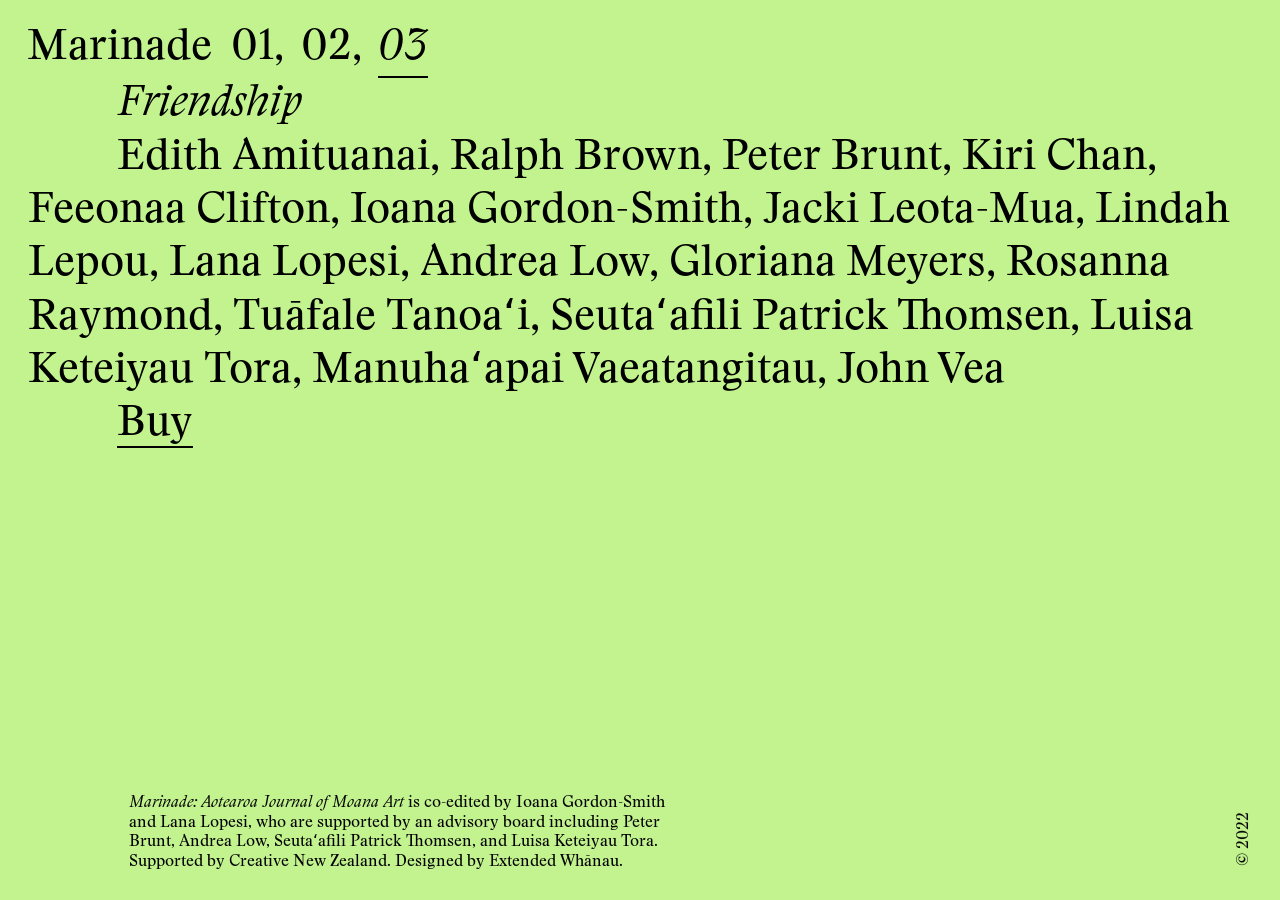
==== index.html @ 4c6a076a "ddd" ====
<!DOCTYPE html><!--  Last Published: Sun Feb 09 2025 20:00:26 GMT+0000 (Coordinated Universal Time)  -->
<html data-wf-page="638e626d608a73c61d096dee" data-wf-site="61e4d044d4f4c6ab8c0f01c9">
<head>
  <meta charset="utf-8">
  <title>Marinade: Aotearoa Journal of Moana Art</title>
  <meta content="Marinade: Aotearoa Journal of Moana Art is co-edited by Ioana Gordon-Smith and Lana Lopesi, who are supported by an advisory board including Peter Brunt, Andrea Low, Seutaʻafili Patrick Thomsen, and Luisa Keteiya Tora. Supported by Creative New Zealand. Designed by Extended Whānau." name="description">
  <meta content="Marinade: Aotearoa Journal of Moana Art" property="og:title">
  <meta content="Marinade: Aotearoa Journal of Moana Art is co-edited by Ioana Gordon-Smith and Lana Lopesi, who are supported by an advisory board including Peter Brunt, Andrea Low, Seutaʻafili Patrick Thomsen, and Luisa Keteiya Tora. Supported by Creative New Zealand. Designed by Extended Whānau." property="og:description">
  <meta content="https://uploads-ssl.webflow.com/61e4d044d4f4c6ab8c0f01c9/620ab4c67d02f252fe70e338_Marinade%20Website-03.png" property="og:image">
  <meta content="Marinade: Aotearoa Journal of Moana Art" property="twitter:title">
  <meta content="Marinade: Aotearoa Journal of Moana Art is co-edited by Ioana Gordon-Smith and Lana Lopesi, who are supported by an advisory board including Peter Brunt, Andrea Low, Seutaʻafili Patrick Thomsen, and Luisa Keteiya Tora. Supported by Creative New Zealand. Designed by Extended Whānau." property="twitter:description">
  <meta content="https://uploads-ssl.webflow.com/61e4d044d4f4c6ab8c0f01c9/620ab4c67d02f252fe70e338_Marinade%20Website-03.png" property="twitter:image">
  <meta property="og:type" content="website">
  <meta content="summary_large_image" name="twitter:card">
  <meta content="width=device-width, initial-scale=1" name="viewport">
  <link href="css/marinade.css" rel="stylesheet" type="text/css">
  <script type="text/javascript">!function(o,c){var n=c.documentElement,t=" w-mod-";n.className+=t+"js",("ontouchstart"in o||o.DocumentTouch&&c instanceof DocumentTouch)&&(n.className+=t+"touch")}(window,document);</script>
  <link href="images/favicon.png" rel="shortcut icon" type="image/x-icon">
  <link href="images/webclip.png" rel="apple-touch-icon">
  <style>
/* FONT LOADING part 1*/
html { opacity: 0; transition: opacity 0s ease-out; }
html.webflow-loaded { opacity: 1; }
/* FONT SMOOTHING */
* {
  -webkit-font-smoothing: antialiased;
  -moz-osx-font-smoothing: grayscale;
}
</style>
</head>
<body data-w-id="61e4d044d4f4c67e340f01cb" style="opacity:0" class="body">
  <div class="issue-div">
    <div class="h1">Marinade</div>
  </div>
  <div data-current="Tab" data-easing="ease" data-duration-in="100" data-duration-out="100" class="tabs w-tabs">
    <div class="tabs-menu h1 w-tab-menu">
      <a href="#" data-w-tab="Writing" id="tab1" class="tab-link w-inline-block w-tab-link">
        <div>01,</div>
      </a>
      <a href="#" data-w-tab="International" id="tab2" class="tab-link-tab-2-2 tab-link w-inline-block w-tab-link">
        <div class="text-block">02,</div>
      </a>
      <a href="#" data-w-tab="Friendship" class="tab-link-tab-3 tab-link w-inline-block w-tab-link w--current">
        <div>03</div>
      </a>
    </div>
    <div class="tabs-content w-tab-content">
      <div data-w-tab="Writing" class="tab-pane w-tab-pane">
        <div class="issue-title-div">
          <div class="h1"><em>Writing</em></div>
        </div>
        <div class="issue-text-div">
          <div class="h1">Daniel Michael Satele, Pandora Fulimalo Pereira, Ioana Gordon-Smith, Lagi-Maama Academy &amp; Consultancy, Lana Lopesi, Leone Samu Tui, Luisa Keteiyau Tora, Natasha Matila-Smith, Ngahuia Harrison, Sean Mallon, Stephanie Oberg, Peter Brunt, Raymond Sagapolutele, Talei Tu‘inukuafe, Teresia Teaiwa</div>
        </div>
        <div class="link-div">
          <a href="https://shop.moanafresh.com/products/marinade-aotearoa-journal-of-moana-art" target="_blank" class="_02 w-inline-block">
            <div class="h1">Buy</div>
          </a>
        </div>
        <!-- Issue 01 cover: MARINADE letters = svg/issue-01/letter-*.svg (edit those files or swap paths). -->
        <div class="issue-cover-div">
          <div class="_1-outer">
            <div class="letter-container top">
              <div class="letter-container-inner m">
                <div class="html-embed w-embed">
                  <img class="issue-01-letter-img" src="svg/issue-01/letter-m.svg" alt="">
                </div>
              </div>
              <div class="letter-container-inner">
                <div class="html-embed w-embed">
                  <img class="issue-01-letter-img" src="svg/issue-01/letter-a.svg" alt="">
                </div>
              </div>
              <div class="letter-container-inner">
                <div class="html-embed w-embed">
                  <img class="issue-01-letter-img" src="svg/issue-01/letter-r.svg" alt="">
                </div>
              </div>
              <div class="letter-container-inner">
                <div class="html-embed w-embed">
                  <img class="issue-01-letter-img" src="svg/issue-01/letter-i.svg" alt="">
                </div>
              </div>
            </div>
            <div class="letter-container bottom">
              <div class="letter-container-inner">
                <div class="html-embed w-embed">
                  <img class="issue-01-letter-img" src="svg/issue-01/letter-n.svg" alt="">
                </div>
              </div>
              <div class="letter-container-inner">
                <div class="html-embed w-embed">
                  <img class="issue-01-letter-img" src="svg/issue-01/letter-a.svg" alt="">
                </div>
              </div>
              <div class="letter-container-inner">
                <div class="html-embed w-embed">
                  <img class="issue-01-letter-img" src="svg/issue-01/letter-d.svg" alt="">
                </div>
              </div>
              <div class="letter-container-inner">
                <div class="html-embed w-embed">
                  <img class="issue-01-letter-img" src="svg/issue-01/letter-e.svg" alt="">
                </div>
              </div>
            </div>
          </div>
        </div>
      </div>
      <div data-w-tab="International" class="w-tab-pane">
        <div class="issue-cover-div-2">
          <div class="flex-wrapper">
            <a href="#" class="stutter-item w-inline-block"><img style="mix-blend-mode:multiply" loading="lazy" alt="" src="images/img_1.svg" class="stutter-image"></a>
          </div>
        </div>
        <div class="issue-title-div">
          <div class="h1"><em>International</em></div>
        </div>
        <div class="issue-text-div">
          <div class="h1">Ahilapalapa Rands, Andrea Low, Christina Pataialii, Cora-Allan, Ioana Gordon-Smith, Janet Lilo, Jim Vivieaere, Kalisolaite ‘Uhila, Lana Lopesi, Leafā Wilson/Olga Krause, Léuli Eshrāghi, Misal Adnan Yildiz, Natasha Matila-Smith, Tuāfale Tanoa‘i</div>
        </div>
        <div class="mobile-bac"><img width="1555" loading="lazy" alt="" src="images/mob.svg" class="image-3"></div>
        <div class="link-div">
          <a href="https://shop.moanafresh.com/collections/books-1/products/book-marinade-aotearoa-journal-of-moana-art-issue-02" target="_blank" class="_02 w-inline-block">
            <div class="h1">Buy</div>
          </a>
        </div>
        <div class="html-embed-2 w-embed"><canvas></canvas></div>
      </div>
      <div data-w-tab="Friendship" class="tab-pane-tab w-tab-pane w--tab-active">
        <div class="issue-title-div">
          <div class="h1"><em class="italic-text">Friendship</em></div>
        </div>
        <div class="div-block-14"></div>
        <div class="code-embed w-embed">
          <div id="comparison">
            <figure>
              <div id="divisor"></div>
            </figure>
          </div>
        </div>
        <div class="issue-text-div">
          <div class="h1">Edith Amituanai, Ralph Brown, Peter Brunt, Kiri Chan, Feeonaa Clifton, Ioana Gordon-Smith, Jacki Leota-Mua, Lindah Lepou, Lana Lopesi, Andrea Low, Gloriana Meyers, Rosanna Raymond, Tuāfale Tanoa‘i, Seuta‘afili Patrick Thomsen, Luisa Keteiyau Tora, Manuha‘apai Vaeatangitau, John Vea</div>
        </div>
        <div class="link-div">
          <h1 class="h1">
            <a href="https://shop.moanafresh.com/products/marinade-aotearoa-journal-of-moana-art-issue-02-copy" class="_02"><em class="_02">Buy</em></a>
          </h1>
        </div>
      </div>
    </div>
  </div>
  <div class="footer">
    <div class="footer-bio">
      <div class="paragraph"><em>Marinade: Aotearoa Journal of Moana Art</em> is co-edited by Ioana Gordon-Smith and Lana Lopesi, who are supported by an advisory board including Peter Brunt, Andrea Low, Seutaʻafili Patrick Thomsen, and Luisa Keteiyau Tora.<br>Supported by Creative New Zealand. Designed by Extended Whānau.<br></div>
    </div>
    <div class="footer-copyright">
      <div class="paragraph">© <span class="copyright-year">2022</span></div>
    </div>
  </div>
  <script src="js/issues-config.js" type="text/javascript"></script>
  <script src="js/marinade-site.js" type="text/javascript"></script>
</body>
</html>
---- css/marinade.css ----
/* ==========================================================================
   Marinade — single stylesheet (order: normalize → webflow → site → overrides)
   ========================================================================== */

/* --- normalize.css --- */
/*! normalize.css v3.0.3 | MIT License | github.com/necolas/normalize.css */
/**
 * 1. Set default font family to sans-serif.
 * 2. Prevent iOS and IE text size adjust after device orientation change,
 *    without disabling user zoom.
 */
html {
  font-family: sans-serif;
  /* 1 */
  -ms-text-size-adjust: 100%;
  /* 2 */
  -webkit-text-size-adjust: 100%;
  /* 2 */
}
/**
 * Remove default margin.
 */
body {
  margin: 0;
}
/* HTML5 display definitions
   ========================================================================== */
/**
 * Correct `block` display not defined for any HTML5 element in IE 8/9.
 * Correct `block` display not defined for `details` or `summary` in IE 10/11
 * and Firefox.
 * Correct `block` display not defined for `main` in IE 11.
 */
article,
aside,
details,
figcaption,
figure,
footer,
header,
hgroup,
main,
menu,
nav,
section,
summary {
  display: block;
}
/**
 * 1. Correct `inline-block` display not defined in IE 8/9.
 * 2. Normalize vertical alignment of `progress` in Chrome, Firefox, and Opera.
 */
audio,
canvas,
progress,
video {
  display: inline-block;
  /* 1 */
  vertical-align: baseline;
  /* 2 */
}
/**
 * Prevent modern browsers from displaying `audio` without controls.
 * Remove excess height in iOS 5 devices.
 */
audio:not([controls]) {
  display: none;
  height: 0;
}
/**
 * Address `[hidden]` styling not present in IE 8/9/10.
 * Hide the `template` element in IE 8/9/10/11, Safari, and Firefox < 22.
 */
[hidden],
template {
  display: none;
}
/* Links
   ========================================================================== */
/**
 * Remove the gray background color from active links in IE 10.
 */
a {
  background-color: transparent;
}
/**
 * Improve readability of focused elements when they are also in an
 * active/hover state.
 */
a:active,
a:hover {
  outline: 0;
}
/* Text-level semantics
   ========================================================================== */
/**
 * Address styling not present in IE 8/9/10/11, Safari, and Chrome.
 */
abbr[title] {
  border-bottom: 1px dotted;
}
/**
 * Address style set to `bolder` in Firefox 4+, Safari, and Chrome.
 */
b,
strong {
  font-weight: bold;
}
/**
 * Address styling not present in Safari and Chrome.
 */
dfn {
  font-style: italic;
}
/**
 * Address variable `h1` font-size and margin within `section` and `article`
 * contexts in Firefox 4+, Safari, and Chrome.
 */
h1 {
  font-size: 2em;
  margin: 0.67em 0;
}
/**
 * Address styling not present in IE 8/9.
 */
mark {
  background: #ff0;
  color: #000;
}
/**
 * Address inconsistent and variable font size in all browsers.
 */
small {
  font-size: 80%;
}
/**
 * Prevent `sub` and `sup` affecting `line-height` in all browsers.
 */
sub,
sup {
  font-size: 75%;
  line-height: 0;
  position: relative;
  vertical-align: baseline;
}
sup {
  top: -0.5em;
}
sub {
  bottom: -0.25em;
}
/* Embedded content
   ========================================================================== */
/**
 * Remove border when inside `a` element in IE 8/9/10.
 */
img {
  border: 0;
}
/**
 * Correct overflow not hidden in IE 9/10/11.
 */
svg:not(:root) {
  overflow: hidden;
}
/* Grouping content
   ========================================================================== */
/**
 * Address margin not present in IE 8/9 and Safari.
 */
figure {
  margin: 1em 40px;
}
/**
 * Address differences between Firefox and other browsers.
 */
hr {
  box-sizing: content-box;
  height: 0;
}
/**
 * Contain overflow in all browsers.
 */
pre {
  overflow: auto;
}
/**
 * Address odd `em`-unit font size rendering in all browsers.
 */
code,
kbd,
pre,
samp {
  font-family: monospace, monospace;
  font-size: 1em;
}
/* Forms
   ========================================================================== */
/**
 * Known limitation: by default, Chrome and Safari on OS X allow very limited
 * styling of `select`, unless a `border` property is set.
 */
/**
 * 1. Correct color not being inherited.
 *    Known issue: affects color of disabled elements.
 * 2. Correct font properties not being inherited.
 * 3. Address margins set differently in Firefox 4+, Safari, and Chrome.
 */
button,
input,
optgroup,
select,
textarea {
  color: inherit;
  /* 1 */
  font: inherit;
  /* 2 */
  margin: 0;
  /* 3 */
}
/**
 * Address `overflow` set to `hidden` in IE 8/9/10/11.
 */
button {
  overflow: visible;
}
/**
 * Address inconsistent `text-transform` inheritance for `button` and `select`.
 * All other form control elements do not inherit `text-transform` values.
 * Correct `button` style inheritance in Firefox, IE 8/9/10/11, and Opera.
 * Correct `select` style inheritance in Firefox.
 */
button,
select {
  text-transform: none;
}
/**
 * 1. Avoid the WebKit bug in Android 4.0.* where (2) destroys native `audio`
 *    and `video` controls.
 * 2. Correct inability to style clickable `input` types in iOS.
 * 3. Improve usability and consistency of cursor style between image-type
 *    `input` and others.
 * 4. CUSTOM FOR WEBFLOW: Removed the input[type="submit"] selector to reduce
 *    specificity and defer to the .w-button selector
 */
button,
html input[type="button"],
input[type="reset"] {
  -webkit-appearance: button;
  /* 2 */
  cursor: pointer;
  /* 3 */
}
/**
 * Re-set default cursor for disabled elements.
 */
button[disabled],
html input[disabled] {
  cursor: default;
}
/**
 * Remove inner padding and border in Firefox 4+.
 */
button::-moz-focus-inner,
input::-moz-focus-inner {
  border: 0;
  padding: 0;
}
/**
 * Address Firefox 4+ setting `line-height` on `input` using `!important` in
 * the UA stylesheet.
 */
input {
  line-height: normal;
}
/**
 * It's recommended that you don't attempt to style these elements.
 * Firefox's implementation doesn't respect box-sizing, padding, or width.
 *
 * 1. Address box sizing set to `content-box` in IE 8/9/10.
 * 2. Remove excess padding in IE 8/9/10.
 */
input[type='checkbox'],
input[type='radio'] {
  box-sizing: border-box;
  /* 1 */
  padding: 0;
  /* 2 */
}
/**
 * Fix the cursor style for Chrome's increment/decrement buttons. For certain
 * `font-size` values of the `input`, it causes the cursor style of the
 * decrement button to change from `default` to `text`.
 */
input[type='number']::-webkit-inner-spin-button,
input[type='number']::-webkit-outer-spin-button {
  height: auto;
}
/**
 * 1. CUSTOM FOR WEBFLOW: changed from `textfield` to `none` to normalize iOS rounded input
 * 2. CUSTOM FOR WEBFLOW: box-sizing: content-box rule removed
 *    (similar to normalize.css >=4.0.0)
 */
input[type='search'] {
  -webkit-appearance: none;
  /* 1 */
}
/**
 * Remove inner padding and search cancel button in Safari and Chrome on OS X.
 * Safari (but not Chrome) clips the cancel button when the search input has
 * padding (and `textfield` appearance).
 */
input[type='search']::-webkit-search-cancel-button,
input[type='search']::-webkit-search-decoration {
  -webkit-appearance: none;
}
/**
 * Define consistent border, margin, and padding.
 */
fieldset {
  border: 1px solid #c0c0c0;
  margin: 0 2px;
  padding: 0.35em 0.625em 0.75em;
}
/**
 * 1. Correct `color` not being inherited in IE 8/9/10/11.
 * 2. Remove padding so people aren't caught out if they zero out fieldsets.
 */
legend {
  border: 0;
  /* 1 */
  padding: 0;
  /* 2 */
}
/**
 * Remove default vertical scrollbar in IE 8/9/10/11.
 */
textarea {
  overflow: auto;
}
/**
 * Don't inherit the `font-weight` (applied by a rule above).
 * NOTE: the default cannot safely be changed in Chrome and Safari on OS X.
 */
optgroup {
  font-weight: bold;
}
/* Tables
   ========================================================================== */
/**
 * Remove most spacing between table cells.
 */
table {
  border-collapse: collapse;
  border-spacing: 0;
}
td,
th {
  padding: 0;
}


/* --- webflow.css --- */
@font-face {
  font-family: 'webflow-icons';
  src: url("[data-uri]") format('truetype');
  font-weight: normal;
  font-style: normal;
}
[class^="w-icon-"],
[class*=" w-icon-"] {
  /* use !important to prevent issues with browser extensions that change fonts */
  font-family: 'webflow-icons' !important;
  speak: none;
  font-style: normal;
  font-weight: normal;
  font-variant: normal;
  text-transform: none;
  line-height: 1;
  /* Better Font Rendering =========== */
  -webkit-font-smoothing: antialiased;
  -moz-osx-font-smoothing: grayscale;
}
.w-icon-slider-right:before {
  content: "\e600";
}
.w-icon-slider-left:before {
  content: "\e601";
}
.w-icon-nav-menu:before {
  content: "\e602";
}
.w-icon-arrow-down:before,
.w-icon-dropdown-toggle:before {
  content: "\e603";
}
.w-icon-file-upload-remove:before {
  content: "\e900";
}
.w-icon-file-upload-icon:before {
  content: "\e903";
}
* {
  -webkit-box-sizing: border-box;
  -moz-box-sizing: border-box;
  box-sizing: border-box;
}
html {
  height: 100%;
}
body {
  margin: 0;
  min-height: 100%;
  background-color: #fff;
  font-family: Arial, sans-serif;
  font-size: 14px;
  line-height: 20px;
  color: #333;
}
img {
  max-width: 100%;
  vertical-align: middle;
  display: inline-block;
}
html.w-mod-touch * {
  background-attachment: scroll !important;
}
.w-block {
  display: block;
}
.w-inline-block {
  max-width: 100%;
  display: inline-block;
}
.w-clearfix:before,
.w-clearfix:after {
  content: " ";
  display: table;
  grid-column-start: 1;
  grid-row-start: 1;
  grid-column-end: 2;
  grid-row-end: 2;
}
.w-clearfix:after {
  clear: both;
}
.w-hidden {
  display: none;
}
.w-button {
  display: inline-block;
  padding: 9px 15px;
  background-color: #3898EC;
  color: white;
  border: 0;
  line-height: inherit;
  text-decoration: none;
  cursor: pointer;
  border-radius: 0;
}
input.w-button {
  -webkit-appearance: button;
}
html[data-w-dynpage] [data-w-cloak] {
  color: transparent !important;
}
.w-code-block {
  margin: unset;
}
pre.w-code-block code {
  all: inherit;
}
.w-optimization {
  display: contents;
}
.w-webflow-badge,
.w-webflow-badge > img {
  box-sizing: unset;
  width: unset;
  height: unset;
  max-height: unset;
  max-width: unset;
  min-height: unset;
  min-width: unset;
  margin: unset;
  padding: unset;
  float: unset;
  clear: unset;
  border: unset;
  border-radius: unset;
  background: unset;
  background-image: unset;
  background-position: unset;
  background-size: unset;
  background-repeat: unset;
  background-origin: unset;
  background-clip: unset;
  background-attachment: unset;
  background-color: unset;
  box-shadow: unset;
  transform: unset;
  transition: unset;
  direction: unset;
  font-family: unset;
  font-weight: unset;
  color: unset;
  font-size: unset;
  line-height: unset;
  font-style: unset;
  font-variant: unset;
  text-align: unset;
  letter-spacing: unset;
  text-decoration: unset;
  text-indent: unset;
  text-transform: unset;
  list-style-type: unset;
  text-shadow: unset;
  vertical-align: unset;
  cursor: unset;
  white-space: unset;
  word-break: unset;
  word-spacing: unset;
  word-wrap: unset;
}
.w-webflow-badge {
  position: fixed !important;
  display: inline-block !important;
  visibility: visible !important;
  opacity: 1 !important;
  z-index: 2147483647 !important;
  top: auto !important;
  right: 12px !important;
  bottom: 12px !important;
  left: auto !important;
  color: #aaadb0 !important;
  background-color: #fff !important;
  border-radius: 3px !important;
  padding: 6px !important;
  font-size: 12px !important;
  line-height: 14px !important;
  text-decoration: none !important;
  transform: none !important;
  margin: 0 !important;
  width: auto !important;
  height: auto !important;
  overflow: unset !important;
  white-space: nowrap;
  box-shadow: 0 0 0 1px rgba(0, 0, 0, 0.1), 0px 1px 3px rgba(0, 0, 0, 0.1);
  cursor: pointer;
}
.w-webflow-badge > img {
  position: unset;
  display: inline-block !important;
  visibility: unset !important;
  opacity: 1 !important;
  vertical-align: middle !important;
}
h1,
h2,
h3,
h4,
h5,
h6 {
  font-weight: bold;
  margin-bottom: 10px;
}
h1 {
  font-size: 38px;
  line-height: 44px;
  margin-top: 20px;
}
h2 {
  font-size: 32px;
  line-height: 36px;
  margin-top: 20px;
}
h3 {
  font-size: 24px;
  line-height: 30px;
  margin-top: 20px;
}
h4 {
  font-size: 18px;
  line-height: 24px;
  margin-top: 10px;
}
h5 {
  font-size: 14px;
  line-height: 20px;
  margin-top: 10px;
}
h6 {
  font-size: 12px;
  line-height: 18px;
  margin-top: 10px;
}
p {
  margin-top: 0;
  margin-bottom: 10px;
}
blockquote {
  margin: 0 0 10px 0;
  padding: 10px 20px;
  border-left: 5px solid #E2E2E2;
  font-size: 18px;
  line-height: 22px;
}
figure {
  margin: 0;
  margin-bottom: 10px;
}
figcaption {
  margin-top: 5px;
  text-align: center;
}
ul,
ol {
  margin-top: 0px;
  margin-bottom: 10px;
  padding-left: 40px;
}
.w-list-unstyled {
  padding-left: 0;
  list-style: none;
}
.w-embed:before,
.w-embed:after {
  content: " ";
  display: table;
  grid-column-start: 1;
  grid-row-start: 1;
  grid-column-end: 2;
  grid-row-end: 2;
}
.w-embed:after {
  clear: both;
}
.w-video {
  width: 100%;
  position: relative;
  padding: 0;
}
.w-video iframe,
.w-video object,
.w-video embed {
  position: absolute;
  top: 0;
  left: 0;
  width: 100%;
  height: 100%;
  border: none;
}
fieldset {
  padding: 0;
  margin: 0;
  border: 0;
}
button,
[type='button'],
[type='reset'] {
  border: 0;
  cursor: pointer;
  -webkit-appearance: button;
}
.w-form {
  margin: 0 0 15px;
}
.w-form-done {
  display: none;
  padding: 20px;
  text-align: center;
  background-color: #dddddd;
}
.w-form-fail {
  display: none;
  margin-top: 10px;
  padding: 10px;
  background-color: #ffdede;
}
label {
  display: block;
  margin-bottom: 5px;
  font-weight: bold;
}
.w-input,
.w-select {
  display: block;
  width: 100%;
  height: 38px;
  padding: 8px 12px;
  margin-bottom: 10px;
  font-size: 14px;
  line-height: 1.42857143;
  color: #333333;
  vertical-align: middle;
  background-color: #ffffff;
  border: 1px solid #cccccc;
}
.w-input::placeholder,
.w-select::placeholder {
  color: #999;
}
.w-input:focus,
.w-select:focus {
  border-color: #3898EC;
  outline: 0;
}
.w-input[disabled],
.w-select[disabled],
.w-input[readonly],
.w-select[readonly],
fieldset[disabled] .w-input,
fieldset[disabled] .w-select {
  cursor: not-allowed;
}
.w-input[disabled]:not(.w-input-disabled),
.w-select[disabled]:not(.w-input-disabled),
.w-input[readonly],
.w-select[readonly],
fieldset[disabled]:not(.w-input-disabled) .w-input,
fieldset[disabled]:not(.w-input-disabled) .w-select {
  background-color: #eeeeee;
}
textarea.w-input,
textarea.w-select {
  height: auto;
}
.w-select {
  background-color: #f3f3f3;
}
.w-select[multiple] {
  height: auto;
}
.w-form-label {
  display: inline-block;
  cursor: pointer;
  font-weight: normal;
  margin-bottom: 0px;
}
.w-radio {
  display: block;
  margin-bottom: 5px;
  padding-left: 20px;
}
.w-radio:before,
.w-radio:after {
  content: " ";
  display: table;
  grid-column-start: 1;
  grid-row-start: 1;
  grid-column-end: 2;
  grid-row-end: 2;
}
.w-radio:after {
  clear: both;
}
.w-radio-input {
  margin: 4px 0 0;
  line-height: normal;
  float: left;
  margin-left: -20px;
}
.w-radio-input {
  margin-top: 3px;
}
.w-file-upload {
  display: block;
  margin-bottom: 10px;
}
.w-file-upload-input {
  width: 0.1px;
  height: 0.1px;
  opacity: 0;
  overflow: hidden;
  position: absolute;
  z-index: -100;
}
.w-file-upload-default,
.w-file-upload-uploading,
.w-file-upload-success {
  display: inline-block;
  color: #333333;
}
.w-file-upload-error {
  display: block;
  margin-top: 10px;
}
.w-file-upload-default.w-hidden,
.w-file-upload-uploading.w-hidden,
.w-file-upload-error.w-hidden,
.w-file-upload-success.w-hidden {
  display: none;
}
.w-file-upload-uploading-btn {
  display: flex;
  font-size: 14px;
  font-weight: normal;
  cursor: pointer;
  margin: 0;
  padding: 8px 12px;
  border: 1px solid #cccccc;
  background-color: #fafafa;
}
.w-file-upload-file {
  display: flex;
  flex-grow: 1;
  justify-content: space-between;
  margin: 0;
  padding: 8px 9px 8px 11px;
  border: 1px solid #cccccc;
  background-color: #fafafa;
}
.w-file-upload-file-name {
  font-size: 14px;
  font-weight: normal;
  display: block;
}
.w-file-remove-link {
  margin-top: 3px;
  margin-left: 10px;
  width: auto;
  height: auto;
  padding: 3px;
  display: block;
  cursor: pointer;
}
.w-icon-file-upload-remove {
  margin: auto;
  font-size: 10px;
}
.w-file-upload-error-msg {
  display: inline-block;
  color: #ea384c;
  padding: 2px 0;
}
.w-file-upload-info {
  display: inline-block;
  line-height: 38px;
  padding: 0 12px;
}
.w-file-upload-label {
  display: inline-block;
  font-size: 14px;
  font-weight: normal;
  cursor: pointer;
  margin: 0;
  padding: 8px 12px;
  border: 1px solid #cccccc;
  background-color: #fafafa;
}
.w-icon-file-upload-icon,
.w-icon-file-upload-uploading {
  display: inline-block;
  margin-right: 8px;
  width: 20px;
}
.w-icon-file-upload-uploading {
  height: 20px;
}
.w-container {
  margin-left: auto;
  margin-right: auto;
  max-width: 940px;
}
.w-container:before,
.w-container:after {
  content: " ";
  display: table;
  grid-column-start: 1;
  grid-row-start: 1;
  grid-column-end: 2;
  grid-row-end: 2;
}
.w-container:after {
  clear: both;
}
.w-container .w-row {
  margin-left: -10px;
  margin-right: -10px;
}
.w-row:before,
.w-row:after {
  content: " ";
  display: table;
  grid-column-start: 1;
  grid-row-start: 1;
  grid-column-end: 2;
  grid-row-end: 2;
}
.w-row:after {
  clear: both;
}
.w-row .w-row {
  margin-left: 0;
  margin-right: 0;
}
.w-col {
  position: relative;
  float: left;
  width: 100%;
  min-height: 1px;
  padding-left: 10px;
  padding-right: 10px;
}
.w-col .w-col {
  padding-left: 0;
  padding-right: 0;
}
.w-col-1 {
  width: 8.33333333%;
}
.w-col-2 {
  width: 16.66666667%;
}
.w-col-3 {
  width: 25%;
}
.w-col-4 {
  width: 33.33333333%;
}
.w-col-5 {
  width: 41.66666667%;
}
.w-col-6 {
  width: 50%;
}
.w-col-7 {
  width: 58.33333333%;
}
.w-col-8 {
  width: 66.66666667%;
}
.w-col-9 {
  width: 75%;
}
.w-col-10 {
  width: 83.33333333%;
}
.w-col-11 {
  width: 91.66666667%;
}
.w-col-12 {
  width: 100%;
}
.w-hidden-main {
  display: none !important;
}
@media screen and (max-width: 991px) {
  .w-container {
    max-width: 728px;
  }
  .w-hidden-main {
    display: inherit !important;
  }
  .w-hidden-medium {
    display: none !important;
  }
  .w-col-medium-1 {
    width: 8.33333333%;
  }
  .w-col-medium-2 {
    width: 16.66666667%;
  }
  .w-col-medium-3 {
    width: 25%;
  }
  .w-col-medium-4 {
    width: 33.33333333%;
  }
  .w-col-medium-5 {
    width: 41.66666667%;
  }
  .w-col-medium-6 {
    width: 50%;
  }
  .w-col-medium-7 {
    width: 58.33333333%;
  }
  .w-col-medium-8 {
    width: 66.66666667%;
  }
  .w-col-medium-9 {
    width: 75%;
  }
  .w-col-medium-10 {
    width: 83.33333333%;
  }
  .w-col-medium-11 {
    width: 91.66666667%;
  }
  .w-col-medium-12 {
    width: 100%;
  }
  .w-col-stack {
    width: 100%;
    left: auto;
    right: auto;
  }
}
@media screen and (max-width: 767px) {
  .w-hidden-main {
    display: inherit !important;
  }
  .w-hidden-medium {
    display: inherit !important;
  }
  .w-hidden-small {
    display: none !important;
  }
  .w-row,
  .w-container .w-row {
    margin-left: 0;
    margin-right: 0;
  }
  .w-col {
    width: 100%;
    left: auto;
    right: auto;
  }
  .w-col-small-1 {
    width: 8.33333333%;
  }
  .w-col-small-2 {
    width: 16.66666667%;
  }
  .w-col-small-3 {
    width: 25%;
  }
  .w-col-small-4 {
    width: 33.33333333%;
  }
  .w-col-small-5 {
    width: 41.66666667%;
  }
  .w-col-small-6 {
    width: 50%;
  }
  .w-col-small-7 {
    width: 58.33333333%;
  }
  .w-col-small-8 {
    width: 66.66666667%;
  }
  .w-col-small-9 {
    width: 75%;
  }
  .w-col-small-10 {
    width: 83.33333333%;
  }
  .w-col-small-11 {
    width: 91.66666667%;
  }
  .w-col-small-12 {
    width: 100%;
  }
}
@media screen and (max-width: 479px) {
  .w-container {
    max-width: none;
  }
  .w-hidden-main {
    display: inherit !important;
  }
  .w-hidden-medium {
    display: inherit !important;
  }
  .w-hidden-small {
    display: inherit !important;
  }
  .w-hidden-tiny {
    display: none !important;
  }
  .w-col {
    width: 100%;
  }
  .w-col-tiny-1 {
    width: 8.33333333%;
  }
  .w-col-tiny-2 {
    width: 16.66666667%;
  }
  .w-col-tiny-3 {
    width: 25%;
  }
  .w-col-tiny-4 {
    width: 33.33333333%;
  }
  .w-col-tiny-5 {
    width: 41.66666667%;
  }
  .w-col-tiny-6 {
    width: 50%;
  }
  .w-col-tiny-7 {
    width: 58.33333333%;
  }
  .w-col-tiny-8 {
    width: 66.66666667%;
  }
  .w-col-tiny-9 {
    width: 75%;
  }
  .w-col-tiny-10 {
    width: 83.33333333%;
  }
  .w-col-tiny-11 {
    width: 91.66666667%;
  }
  .w-col-tiny-12 {
    width: 100%;
  }
}
.w-widget {
  position: relative;
}
.w-widget-map {
  width: 100%;
  height: 400px;
}
.w-widget-map label {
  width: auto;
  display: inline;
}
.w-widget-map img {
  max-width: inherit;
}
.w-widget-map .gm-style-iw {
  text-align: center;
}
.w-widget-map .gm-style-iw > button {
  display: none !important;
}
.w-widget-twitter {
  overflow: hidden;
}
.w-widget-twitter-count-shim {
  display: inline-block;
  vertical-align: top;
  position: relative;
  width: 28px;
  height: 20px;
  text-align: center;
  background: white;
  border: #758696 solid 1px;
  border-radius: 3px;
}
.w-widget-twitter-count-shim * {
  pointer-events: none;
  user-select: none;
}
.w-widget-twitter-count-shim .w-widget-twitter-count-inner {
  position: relative;
  font-size: 15px;
  line-height: 12px;
  text-align: center;
  color: #999;
  font-family: serif;
}
.w-widget-twitter-count-shim .w-widget-twitter-count-clear {
  position: relative;
  display: block;
}
.w-widget-twitter-count-shim.w--large {
  width: 36px;
  height: 28px;
}
.w-widget-twitter-count-shim.w--large .w-widget-twitter-count-inner {
  font-size: 18px;
  line-height: 18px;
}
.w-widget-twitter-count-shim:not(.w--vertical) {
  margin-left: 5px;
  margin-right: 8px;
}
.w-widget-twitter-count-shim:not(.w--vertical).w--large {
  margin-left: 6px;
}
.w-widget-twitter-count-shim:not(.w--vertical):before,
.w-widget-twitter-count-shim:not(.w--vertical):after {
  top: 50%;
  left: 0;
  border: solid transparent;
  content: ' ';
  height: 0;
  width: 0;
  position: absolute;
  pointer-events: none;
}
.w-widget-twitter-count-shim:not(.w--vertical):before {
  border-color: rgba(117, 134, 150, 0);
  border-right-color: #5d6c7b;
  border-width: 4px;
  margin-left: -9px;
  margin-top: -4px;
}
.w-widget-twitter-count-shim:not(.w--vertical).w--large:before {
  border-width: 5px;
  margin-left: -10px;
  margin-top: -5px;
}
.w-widget-twitter-count-shim:not(.w--vertical):after {
  border-color: rgba(255, 255, 255, 0);
  border-right-color: white;
  border-width: 4px;
  margin-left: -8px;
  margin-top: -4px;
}
.w-widget-twitter-count-shim:not(.w--vertical).w--large:after {
  border-width: 5px;
  margin-left: -9px;
  margin-top: -5px;
}
.w-widget-twitter-count-shim.w--vertical {
  width: 61px;
  height: 33px;
  margin-bottom: 8px;
}
.w-widget-twitter-count-shim.w--vertical:before,
.w-widget-twitter-count-shim.w--vertical:after {
  top: 100%;
  left: 50%;
  border: solid transparent;
  content: ' ';
  height: 0;
  width: 0;
  position: absolute;
  pointer-events: none;
}
.w-widget-twitter-count-shim.w--vertical:before {
  border-color: rgba(117, 134, 150, 0);
  border-top-color: #5d6c7b;
  border-width: 5px;
  margin-left: -5px;
}
.w-widget-twitter-count-shim.w--vertical:after {
  border-color: rgba(255, 255, 255, 0);
  border-top-color: white;
  border-width: 4px;
  margin-left: -4px;
}
.w-widget-twitter-count-shim.w--vertical .w-widget-twitter-count-inner {
  font-size: 18px;
  line-height: 22px;
}
.w-widget-twitter-count-shim.w--vertical.w--large {
  width: 76px;
}
.w-background-video {
  position: relative;
  overflow: hidden;
  height: 500px;
  color: white;
}
.w-background-video > video {
  background-size: cover;
  background-position: 50% 50%;
  position: absolute;
  margin: auto;
  width: 100%;
  height: 100%;
  right: -100%;
  bottom: -100%;
  top: -100%;
  left: -100%;
  object-fit: cover;
  z-index: -100;
}
.w-background-video > video::-webkit-media-controls-start-playback-button {
  display: none !important;
  -webkit-appearance: none;
}
.w-background-video--control {
  position: absolute;
  bottom: 1em;
  right: 1em;
  background-color: transparent;
  padding: 0;
}
.w-background-video--control > [hidden] {
  display: none !important;
}
.w-slider {
  position: relative;
  height: 300px;
  text-align: center;
  background: #dddddd;
  clear: both;
  -webkit-tap-highlight-color: rgba(0, 0, 0, 0);
  tap-highlight-color: rgba(0, 0, 0, 0);
}
.w-slider-mask {
  position: relative;
  display: block;
  overflow: hidden;
  z-index: 1;
  left: 0;
  right: 0;
  height: 100%;
  white-space: nowrap;
}
.w-slide {
  position: relative;
  display: inline-block;
  vertical-align: top;
  width: 100%;
  height: 100%;
  white-space: normal;
  text-align: left;
}
.w-slider-nav {
  position: absolute;
  z-index: 2;
  top: auto;
  right: 0;
  bottom: 0;
  left: 0;
  margin: auto;
  padding-top: 10px;
  height: 40px;
  text-align: center;
  -webkit-tap-highlight-color: rgba(0, 0, 0, 0);
  tap-highlight-color: rgba(0, 0, 0, 0);
}
.w-slider-nav.w-round > div {
  border-radius: 100%;
}
.w-slider-nav.w-num > div {
  width: auto;
  height: auto;
  padding: 0.2em 0.5em;
  font-size: inherit;
  line-height: inherit;
}
.w-slider-nav.w-shadow > div {
  box-shadow: 0 0 3px rgba(51, 51, 51, 0.4);
}
.w-slider-nav-invert {
  color: #fff;
}
.w-slider-nav-invert > div {
  background-color: rgba(34, 34, 34, 0.4);
}
.w-slider-nav-invert > div.w-active {
  background-color: #222;
}
.w-slider-dot {
  position: relative;
  display: inline-block;
  width: 1em;
  height: 1em;
  background-color: rgba(255, 255, 255, 0.4);
  cursor: pointer;
  margin: 0 3px 0.5em;
  transition: background-color 100ms, color 100ms;
}
.w-slider-dot.w-active {
  background-color: #fff;
}
.w-slider-dot:focus {
  outline: none;
  box-shadow: 0px 0px 0px 2px #fff;
}
.w-slider-dot:focus.w-active {
  box-shadow: none;
}
.w-slider-arrow-left,
.w-slider-arrow-right {
  position: absolute;
  width: 80px;
  top: 0;
  right: 0;
  bottom: 0;
  left: 0;
  margin: auto;
  cursor: pointer;
  overflow: hidden;
  color: white;
  font-size: 40px;
  -webkit-tap-highlight-color: rgba(0, 0, 0, 0);
  tap-highlight-color: rgba(0, 0, 0, 0);
  user-select: none;
}
.w-slider-arrow-left [class^='w-icon-'],
.w-slider-arrow-right [class^='w-icon-'],
.w-slider-arrow-left [class*=' w-icon-'],
.w-slider-arrow-right [class*=' w-icon-'] {
  position: absolute;
}
.w-slider-arrow-left:focus,
.w-slider-arrow-right:focus {
  outline: 0;
}
.w-slider-arrow-left {
  z-index: 3;
  right: auto;
}
.w-slider-arrow-right {
  z-index: 4;
  left: auto;
}
.w-icon-slider-left,
.w-icon-slider-right {
  top: 0;
  right: 0;
  bottom: 0;
  left: 0;
  margin: auto;
  width: 1em;
  height: 1em;
}
.w-slider-aria-label {
  border: 0;
  clip: rect(0 0 0 0);
  height: 1px;
  margin: -1px;
  overflow: hidden;
  padding: 0;
  position: absolute;
  width: 1px;
}
.w-slider-force-show {
  display: block !important;
}
.w-dropdown {
  display: inline-block;
  position: relative;
  text-align: left;
  margin-left: auto;
  margin-right: auto;
  z-index: 900;
}
.w-dropdown-btn,
.w-dropdown-toggle,
.w-dropdown-link {
  position: relative;
  vertical-align: top;
  text-decoration: none;
  color: #222222;
  padding: 20px;
  text-align: left;
  margin-left: auto;
  margin-right: auto;
  white-space: nowrap;
}
.w-dropdown-toggle {
  user-select: none;
  display: inline-block;
  cursor: pointer;
  padding-right: 40px;
}
.w-dropdown-toggle:focus {
  outline: 0;
}
.w-icon-dropdown-toggle {
  position: absolute;
  top: 0;
  right: 0;
  bottom: 0;
  margin: auto;
  margin-right: 20px;
  width: 1em;
  height: 1em;
}
.w-dropdown-list {
  position: absolute;
  background: #dddddd;
  display: none;
  min-width: 100%;
}
.w-dropdown-list.w--open {
  display: block;
}
.w-dropdown-link {
  padding: 10px 20px;
  display: block;
  color: #222222;
}
.w-dropdown-link.w--current {
  color: #0082f3;
}
.w-dropdown-link:focus {
  outline: 0;
}
@media screen and (max-width: 767px) {
  .w-nav-brand {
    padding-left: 10px;
  }
}
/**
 * ## Note
 * Safari (on both iOS and OS X) does not handle viewport units (vh, vw) well.
 * For example percentage units do not work on descendants of elements that
 * have any dimensions expressed in viewport units. It also doesn’t handle them at
 * all in `calc()`.
 */
/**
 * Wrapper around all lightbox elements
 *
 * 1. Since the lightbox can receive focus, IE also gives it an outline.
 * 2. Fixes flickering on Chrome when a transition is in progress
 *    underneath the lightbox.
 */
.w-lightbox-backdrop {
  cursor: auto;
  font-style: normal;
  letter-spacing: normal;
  list-style: disc;
  text-indent: 0;
  text-shadow: none;
  text-transform: none;
  visibility: visible;
  white-space: normal;
  word-break: normal;
  word-spacing: normal;
  word-wrap: normal;
  position: fixed;
  top: 0;
  right: 0;
  bottom: 0;
  left: 0;
  color: #fff;
  font-family: "Helvetica Neue", Helvetica, Ubuntu, "Segoe UI", Verdana, sans-serif;
  font-size: 17px;
  line-height: 1.2;
  font-weight: 300;
  text-align: center;
  background: rgba(0, 0, 0, 0.9);
  z-index: 2000;
  outline: 0;
  /* 1 */
  opacity: 0;
  -webkit-user-select: none;
  -moz-user-select: none;
  -webkit-tap-highlight-color: transparent;
  -webkit-transform: translate(0, 0);
  /* 2 */
}
/**
 * Neat trick to bind the rubberband effect to our canvas instead of the whole
 * document on iOS. It also prevents a bug that causes the document underneath to scroll.
 */
.w-lightbox-backdrop,
.w-lightbox-container {
  height: 100%;
  overflow: auto;
  -webkit-overflow-scrolling: touch;
}
.w-lightbox-content {
  position: relative;
  height: 100vh;
  overflow: hidden;
}
.w-lightbox-view {
  position: absolute;
  width: 100vw;
  height: 100vh;
  opacity: 0;
}
.w-lightbox-view:before {
  content: "";
  height: 100vh;
}
/* .w-lightbox-content */
.w-lightbox-group,
.w-lightbox-group .w-lightbox-view,
.w-lightbox-group .w-lightbox-view:before {
  height: 86vh;
}
.w-lightbox-frame,
.w-lightbox-view:before {
  display: inline-block;
  vertical-align: middle;
}
/*
 * 1. Remove default margin set by user-agent on the <figure> element.
 */
.w-lightbox-figure {
  position: relative;
  margin: 0;
  /* 1 */
}
.w-lightbox-group .w-lightbox-figure {
  cursor: pointer;
}
/**
 * IE adds image dimensions as width and height attributes on the IMG tag,
 * but we need both width and height to be set to auto to enable scaling.
 */
.w-lightbox-img {
  width: auto;
  height: auto;
  max-width: none;
}
/**
 * 1. Reset if style is set by user on "All Images"
 */
.w-lightbox-image {
  display: block;
  float: none;
  /* 1 */
  max-width: 100vw;
  max-height: 100vh;
}
.w-lightbox-group .w-lightbox-image {
  max-height: 86vh;
}
.w-lightbox-caption {
  position: absolute;
  right: 0;
  bottom: 0;
  left: 0;
  padding: 0.5em 1em;
  background: rgba(0, 0, 0, 0.4);
  text-align: left;
  text-overflow: ellipsis;
  white-space: nowrap;
  overflow: hidden;
}
.w-lightbox-embed {
  position: absolute;
  top: 0;
  right: 0;
  bottom: 0;
  left: 0;
  width: 100%;
  height: 100%;
}
.w-lightbox-control {
  position: absolute;
  top: 0;
  width: 4em;
  background-size: 24px;
  background-repeat: no-repeat;
  background-position: center;
  cursor: pointer;
  -webkit-transition: all 0.3s;
  transition: all 0.3s;
}
.w-lightbox-left {
  display: none;
  bottom: 0;
  left: 0;
  /* <svg xmlns="http://www.w3.org/2000/svg" viewBox="-20 0 24 40" width="24" height="40"><g transform="rotate(45)"><path d="m0 0h5v23h23v5h-28z" opacity=".4"/><path d="m1 1h3v23h23v3h-26z" fill="#fff"/></g></svg> */
  background-image: url("[data-uri]");
}
.w-lightbox-right {
  display: none;
  right: 0;
  bottom: 0;
  /* <svg xmlns="http://www.w3.org/2000/svg" viewBox="-4 0 24 40" width="24" height="40"><g transform="rotate(45)"><path d="m0-0h28v28h-5v-23h-23z" opacity=".4"/><path d="m1 1h26v26h-3v-23h-23z" fill="#fff"/></g></svg> */
  background-image: url("[data-uri]");
}
/*
 * Without specifying the with and height inside the SVG, all versions of IE render the icon too small.
 * The bug does not seem to manifest itself if the elements are tall enough such as the above arrows.
 * (http://stackoverflow.com/questions/16092114/background-size-differs-in-internet-explorer)
 */
.w-lightbox-close {
  right: 0;
  height: 2.6em;
  /* <svg xmlns="http://www.w3.org/2000/svg" viewBox="-4 0 18 17" width="18" height="17"><g transform="rotate(45)"><path d="m0 0h7v-7h5v7h7v5h-7v7h-5v-7h-7z" opacity=".4"/><path d="m1 1h7v-7h3v7h7v3h-7v7h-3v-7h-7z" fill="#fff"/></g></svg> */
  background-image: url("[data-uri]");
  background-size: 18px;
}
/**
 * 1. All IE versions add extra space at the bottom without this.
 */
.w-lightbox-strip {
  position: absolute;
  bottom: 0;
  left: 0;
  right: 0;
  padding: 0 1vh;
  line-height: 0;
  /* 1 */
  white-space: nowrap;
  overflow-x: auto;
  overflow-y: hidden;
}
/*
 * 1. We use content-box to avoid having to do `width: calc(10vh + 2vw)`
 *    which doesn’t work in Safari anyway.
 * 2. Chrome renders images pixelated when switching to GPU. Making sure
 *    the parent is also rendered on the GPU (by setting translate3d for
 *    example) fixes this behavior.
 */
.w-lightbox-item {
  display: inline-block;
  width: 10vh;
  padding: 2vh 1vh;
  box-sizing: content-box;
  /* 1 */
  cursor: pointer;
  -webkit-transform: translate3d(0, 0, 0);
  /* 2 */
}
.w-lightbox-active {
  opacity: 0.3;
}
.w-lightbox-thumbnail {
  position: relative;
  height: 10vh;
  background: #222;
  overflow: hidden;
}
.w-lightbox-thumbnail-image {
  position: absolute;
  top: 0;
  left: 0;
}
.w-lightbox-thumbnail .w-lightbox-tall {
  top: 50%;
  width: 100%;
  -webkit-transform: translate(0, -50%);
  transform: translate(0, -50%);
}
.w-lightbox-thumbnail .w-lightbox-wide {
  left: 50%;
  height: 100%;
  -webkit-transform: translate(-50%, 0);
  transform: translate(-50%, 0);
}
/*
 * Spinner
 *
 * Absolute pixel values are used to avoid rounding errors that would cause
 * the white spinning element to be misaligned with the track.
 */
.w-lightbox-spinner {
  position: absolute;
  top: 50%;
  left: 50%;
  box-sizing: border-box;
  width: 40px;
  height: 40px;
  margin-top: -20px;
  margin-left: -20px;
  border: 5px solid rgba(0, 0, 0, 0.4);
  border-radius: 50%;
  -webkit-animation: spin 0.8s infinite linear;
  animation: spin 0.8s infinite linear;
}
.w-lightbox-spinner:after {
  content: "";
  position: absolute;
  top: -4px;
  right: -4px;
  bottom: -4px;
  left: -4px;
  border: 3px solid transparent;
  border-bottom-color: #fff;
  border-radius: 50%;
}
/*
 * Utility classes
 */
.w-lightbox-hide {
  display: none;
}
.w-lightbox-noscroll {
  overflow: hidden;
}
@media (min-width: 768px) {
  .w-lightbox-content {
    height: 96vh;
    margin-top: 2vh;
  }
  .w-lightbox-view,
  .w-lightbox-view:before {
    height: 96vh;
  }
  /* .w-lightbox-content */
  .w-lightbox-group,
  .w-lightbox-group .w-lightbox-view,
  .w-lightbox-group .w-lightbox-view:before {
    height: 84vh;
  }
  .w-lightbox-image {
    max-width: 96vw;
    max-height: 96vh;
  }
  .w-lightbox-group .w-lightbox-image {
    max-width: 82.3vw;
    max-height: 84vh;
  }
  .w-lightbox-left,
  .w-lightbox-right {
    display: block;
    opacity: 0.5;
  }
  .w-lightbox-close {
    opacity: 0.8;
  }
  .w-lightbox-control:hover {
    opacity: 1;
  }
}
.w-lightbox-inactive,
.w-lightbox-inactive:hover {
  opacity: 0;
}
.w-richtext:before,
.w-richtext:after {
  content: " ";
  display: table;
  grid-column-start: 1;
  grid-row-start: 1;
  grid-column-end: 2;
  grid-row-end: 2;
}
.w-richtext:after {
  clear: both;
}
.w-richtext[contenteditable="true"]:before,
.w-richtext[contenteditable="true"]:after {
  white-space: initial;
}
.w-richtext ol,
.w-richtext ul {
  overflow: hidden;
}
.w-richtext .w-richtext-figure-selected.w-richtext-figure-type-video div:after,
.w-richtext .w-richtext-figure-selected[data-rt-type="video"] div:after {
  outline: 2px solid #2895f7;
}
.w-richtext .w-richtext-figure-selected.w-richtext-figure-type-image div,
.w-richtext .w-richtext-figure-selected[data-rt-type="image"] div {
  outline: 2px solid #2895f7;
}
.w-richtext figure.w-richtext-figure-type-video > div:after,
.w-richtext figure[data-rt-type="video"] > div:after {
  content: '';
  position: absolute;
  display: none;
  left: 0;
  top: 0;
  right: 0;
  bottom: 0;
}
.w-richtext figure {
  position: relative;
  max-width: 60%;
}
.w-richtext figure > div:before {
  cursor: default!important;
}
.w-richtext figure img {
  width: 100%;
}
.w-richtext figure figcaption.w-richtext-figcaption-placeholder {
  opacity: 0.6;
}
.w-richtext figure div {
  /* fix incorrectly sized selection border in the data manager */
  font-size: 0px;
  color: transparent;
}
.w-richtext figure.w-richtext-figure-type-image,
.w-richtext figure[data-rt-type="image"] {
  display: table;
}
.w-richtext figure.w-richtext-figure-type-image > div,
.w-richtext figure[data-rt-type="image"] > div {
  display: inline-block;
}
.w-richtext figure.w-richtext-figure-type-image > figcaption,
.w-richtext figure[data-rt-type="image"] > figcaption {
  display: table-caption;
  caption-side: bottom;
}
.w-richtext figure.w-richtext-figure-type-video,
.w-richtext figure[data-rt-type="video"] {
  width: 60%;
  height: 0;
}
.w-richtext figure.w-richtext-figure-type-video iframe,
.w-richtext figure[data-rt-type="video"] iframe {
  position: absolute;
  top: 0;
  left: 0;
  width: 100%;
  height: 100%;
}
.w-richtext figure.w-richtext-figure-type-video > div,
.w-richtext figure[data-rt-type="video"] > div {
  width: 100%;
}
.w-richtext figure.w-richtext-align-center {
  margin-right: auto;
  margin-left: auto;
  clear: both;
}
.w-richtext figure.w-richtext-align-center.w-richtext-figure-type-image > div,
.w-richtext figure.w-richtext-align-center[data-rt-type="image"] > div {
  max-width: 100%;
}
.w-richtext figure.w-richtext-align-normal {
  clear: both;
}
.w-richtext figure.w-richtext-align-fullwidth {
  width: 100%;
  max-width: 100%;
  text-align: center;
  clear: both;
  display: block;
  margin-right: auto;
  margin-left: auto;
}
.w-richtext figure.w-richtext-align-fullwidth > div {
  display: inline-block;
  /* padding-bottom is used for aspect ratios in video figures
      we want the div to inherit that so hover/selection borders in the designer-canvas
      fit right*/
  padding-bottom: inherit;
}
.w-richtext figure.w-richtext-align-fullwidth > figcaption {
  display: block;
}
.w-richtext figure.w-richtext-align-floatleft {
  float: left;
  margin-right: 15px;
  clear: none;
}
.w-richtext figure.w-richtext-align-floatright {
  float: right;
  margin-left: 15px;
  clear: none;
}
.w-nav {
  position: relative;
  background: #dddddd;
  z-index: 1000;
}
.w-nav:before,
.w-nav:after {
  content: " ";
  display: table;
  grid-column-start: 1;
  grid-row-start: 1;
  grid-column-end: 2;
  grid-row-end: 2;
}
.w-nav:after {
  clear: both;
}
.w-nav-brand {
  position: relative;
  float: left;
  text-decoration: none;
  color: #333333;
}
.w-nav-link {
  position: relative;
  display: inline-block;
  vertical-align: top;
  text-decoration: none;
  color: #222222;
  padding: 20px;
  text-align: left;
  margin-left: auto;
  margin-right: auto;
}
.w-nav-link.w--current {
  color: #0082f3;
}
.w-nav-menu {
  position: relative;
  float: right;
}
[data-nav-menu-open] {
  display: block !important;
  position: absolute;
  top: 100%;
  left: 0;
  right: 0;
  background: #C8C8C8;
  text-align: center;
  overflow: visible;
  min-width: 200px;
}
.w--nav-link-open {
  display: block;
  position: relative;
}
.w-nav-overlay {
  position: absolute;
  overflow: hidden;
  display: none;
  top: 100%;
  left: 0;
  right: 0;
  width: 100%;
}
.w-nav-overlay [data-nav-menu-open] {
  top: 0;
}
.w-nav[data-animation='over-left'] .w-nav-overlay {
  width: auto;
}
.w-nav[data-animation='over-left'] .w-nav-overlay,
.w-nav[data-animation='over-left'] [data-nav-menu-open] {
  right: auto;
  z-index: 1;
  top: 0;
}
.w-nav[data-animation='over-right'] .w-nav-overlay {
  width: auto;
}
.w-nav[data-animation='over-right'] .w-nav-overlay,
.w-nav[data-animation='over-right'] [data-nav-menu-open] {
  left: auto;
  z-index: 1;
  top: 0;
}
.w-nav-button {
  position: relative;
  float: right;
  padding: 18px;
  font-size: 24px;
  display: none;
  cursor: pointer;
  -webkit-tap-highlight-color: rgba(0, 0, 0, 0);
  tap-highlight-color: rgba(0, 0, 0, 0);
  user-select: none;
}
.w-nav-button:focus {
  outline: 0;
}
.w-nav-button.w--open {
  background-color: #C8C8C8;
  color: white;
}
.w-nav[data-collapse='all'] .w-nav-menu {
  display: none;
}
.w-nav[data-collapse='all'] .w-nav-button {
  display: block;
}
.w--nav-dropdown-open {
  display: block;
}
.w--nav-dropdown-toggle-open {
  display: block;
}
.w--nav-dropdown-list-open {
  position: static;
}
@media screen and (max-width: 991px) {
  .w-nav[data-collapse='medium'] .w-nav-menu {
    display: none;
  }
  .w-nav[data-collapse='medium'] .w-nav-button {
    display: block;
  }
}
@media screen and (max-width: 767px) {
  .w-nav[data-collapse='small'] .w-nav-menu {
    display: none;
  }
  .w-nav[data-collapse='small'] .w-nav-button {
    display: block;
  }
  .w-nav-brand {
    padding-left: 10px;
  }
}
@media screen and (max-width: 479px) {
  .w-nav[data-collapse='tiny'] .w-nav-menu {
    display: none;
  }
  .w-nav[data-collapse='tiny'] .w-nav-button {
    display: block;
  }
}
.w-tabs {
  position: relative;
}
.w-tabs:before,
.w-tabs:after {
  content: " ";
  display: table;
  grid-column-start: 1;
  grid-row-start: 1;
  grid-column-end: 2;
  grid-row-end: 2;
}
.w-tabs:after {
  clear: both;
}
.w-tab-menu {
  position: relative;
}
.w-tab-link {
  position: relative;
  display: inline-block;
  vertical-align: top;
  text-decoration: none;
  padding: 9px 30px;
  text-align: left;
  cursor: pointer;
  color: #222222;
  background-color: #dddddd;
}
.w-tab-link.w--current {
  background-color: #C8C8C8;
}
.w-tab-link:focus {
  outline: 0;
}
.w-tab-content {
  position: relative;
  display: block;
  overflow: hidden;
}
.w-tab-pane {
  position: relative;
  display: none;
}
.w--tab-active {
  display: block;
}
@media screen and (max-width: 479px) {
  .w-tab-link {
    display: block;
  }
}
.w-ix-emptyfix:after {
  content: "";
}
@keyframes spin {
  0% {
    transform: rotate(0deg);
  }
  100% {
    transform: rotate(360deg);
  }
}
.w-dyn-empty {
  padding: 10px;
  background-color: #dddddd;
}
.w-dyn-hide {
  display: none !important;
}
.w-dyn-bind-empty {
  display: none !important;
}
.w-condition-invisible {
  display: none !important;
}
.wf-layout-layout {
  display: grid;
}
.w-code-component > * {
  height: 100%;
  width: 100%;
  position: absolute;
  top: 0;
  left: 0;
}


/* --- marinade.webflow.css --- */
@font-face {
  font-family: "Stanley marinade";
  src: url("../fonts/Stanley-Regular-Marinade.woff2") format("woff2"),
    url("../fonts/Stanley-Regular-Marinade.woff") format("woff");
  font-weight: 400;
  font-style: normal;
  font-display: swap;
}

@font-face {
  font-family: "Stanley marinade";
  src: url("../fonts/Stanley-Italic-Marinade.woff2") format("woff2"),
    url("../fonts/Stanley-Italic-Marinade.woff") format("woff");
  font-weight: 400;
  font-style: italic;
  font-display: swap;
}

:root {
  --gold: #ffe300;
  --orange: #ffaf00;
  --dark-turquoise: #5edee7;
  --2-0: #2d69c0;
  --olive-drab: #82a74b;
  --green-yellow: #caff50;
  --steel-blue: #2e87ad;
  --dark-orange: #e08300;
}

.footer {
  z-index: 50;
  margin-bottom: 2.08vw;
  margin-left: 2.08vw;
  margin-right: 2.08vw;
  position: fixed;
  inset: auto 0% 0%;
}

.h1 {
  color: #000;
  margin-top: 0;
  font-family: "Stanley marinade", serif;
  font-size: 3.33vw;
  font-weight: 400;
  line-height: 4.166vw;
}

.issue-title-div {
  z-index: 5;
  margin-top: 0;
  padding-left: 38vw;
  display: flex;
  position: relative;
}

.issue-text-div {
  z-index: 5;
  position: relative;
}

.tabs {
  background-color: #0000;
  padding-top: 1.8vw;
  padding-left: 2.08vw;
  padding-right: 2.08vw;
}

.link-div {
  z-index: 100;
  margin-top: 0;
  padding-left: 8vw;
  display: block;
  position: relative;
}

.tabs-menu {
  padding-left: 200px;
}

.tabs-menu.h1 {
  z-index: auto;
  color: #000;
  padding-left: 16vw;
  display: block;
}

.issue-div {
  z-index: 50;
  padding-top: 1.8vw;
  padding-left: 2.08vw;
  /* font-style: italic; */
  position: absolute;
}

.tab-link {
  z-index: 100;
  color: #000;
  background-color: #0000;
  margin-right: .5vw;
  padding: 0;
}

.tab-link:hover {
  border-bottom: 2px solid #000;
  font-family: "Stanley marinade", serif;
  font-style: italic;
}

.tab-link.w--current {
  background-color: #0000;
  border-bottom: 2px solid #000;
  padding-bottom: 0;
  font-style: italic;
  font-weight: 400;
}

.paragraph {
  color: #000;
  font-family: "Stanley marinade", serif;
  font-size: 1.25vw;
  line-height: 1.56vw;
}

.body {
  background-color: #000;
  font-family: system-ui, -apple-system, BlinkMacSystemFont, Segoe UI, Roboto, Oxygen, Ubuntu, Cantarell, Fira Sans, Droid Sans, Helvetica Neue, sans-serif;
}

.tabs-content {
  display: block;
  position: relative;
  top: -4.3vw;
  overflow: hidden;
}

.tab-pane {
  position: relative;
}

._02 {
  color: #000;
  border-bottom: 2px solid #000;
  font-style: normal;
  text-decoration: none;
}

._02:hover {
  font-style: italic;
}

.footer-bio {
  width: 100%;
  max-width: 50vw;
  padding-left: 7.986vw;
}

.footer-copyright {
  align-items: flex-start;
  display: inline-block;
  position: fixed;
  inset: auto 8px 51px auto;
  transform: rotate(-90deg);
}

.issue-cover-div {
  z-index: 1;
  width: 100vw;
  height: 100vh;
  position: fixed;
  inset: 0%;
}

.div-block {
  display: flex;
}

.div-block-2 {
  background-color: red;
  border-radius: 100%;
  width: 50%;
  height: 50vh;
  transition: width .2s, border-radius .2s, background-color .2s;
}

.div-block-2:hover {
  background-color: #006fff;
  border-radius: 25%;
  width: 100%;
}

.letter-container-inner {
  width: 25%;
  height: 100%;
  padding: 10px;
  transition: width .2s;
}

.letter-container-inner:hover {
  width: 60%;
}

.letter-container {
  height: 50vh;
  transition: height .2s;
  display: flex;
}

.letter-container.top {
  width: 100%;
  padding: 10px 10px 0;
}

.letter-container.bottom {
  width: 100%;
  padding-bottom: 10px;
  padding-left: 10px;
  padding-right: 10px;
}

.image {
  width: 100%;
  height: 100%;
}

.image.test {
  transform: rotate(0);
}

._1-outer {
  background-color: var(--gold);
  width: 100%;
  height: 100%;
}

.div-block-3 {
  background-color: var(--gold);
  width: 100vw;
  height: 100vh;
}

.div-block-4 {
  background-color: var(--orange);
  border-radius: 50% 50% 0 0;
  flex: 1;
  align-self: flex-end;
  height: 100vh;
  display: flex;
}

.div-block-5 {
  justify-content: space-between;
  width: 100vw;
  display: flex;
}

.div-block-6 {
  align-self: flex-end;
  width: 5vw;
  height: 100vh;
  margin-left: auto;
  margin-right: auto;
  display: flex;
}

.div-block-7 {
  align-self: flex-end;
  align-items: flex-end;
  width: 5vw;
  height: 100vh;
  display: flex;
}

.div-block-8 {
  background-color: var(--orange);
  align-self: flex-end;
  width: 100%;
  height: 5vh;
}

.div-block-10 {
  background-color: var(--gold);
  align-self: flex-end;
  width: 100%;
  height: 50vh;
}

.div-block-11 {
  background-color: var(--dark-turquoise);
  justify-content: center;
  align-items: center;
  width: 100vw;
  height: 100vh;
  display: flex;
}

.div-block-12 {
  perspective: 157px;
  width: 33vw;
  height: 100vh;
  display: flex;
  transform: perspective(137px);
}

.image-2 {
  align-self: center;
  transform: perspective(20px)perspective(59px);
}

.utility-page-wrap {
  background-color: #fff;
  justify-content: flex-start;
  align-items: flex-start;
  width: 100vw;
  max-width: 100%;
  height: 100vh;
  max-height: 100%;
  display: flex;
}

.utility-page-content {
  text-align: center;
  flex-direction: column;
  display: flex;
}

.body-2 {
  background-color: #fab42c;
}

.html-embed {
  width: 100%;
  height: 100%;
}

.issue-cover-div-2 {
  z-index: 99;
  cursor: default;
  flex-direction: column;
  justify-content: center;
  align-items: center;
  width: 100vw;
  height: 100vh;
  display: block;
  position: fixed;
}

.flex-wrapper {
  cursor: default;
  flex-direction: column;
  justify-content: center;
  align-items: center;
  width: 100vw;
  height: 100vh;
  display: flex;
}

.stutter-item {
  text-align: center;
  text-transform: uppercase;
  cursor: default;
  border-bottom: 2px solid #fff6;
  width: 100vw;
  height: 100vh;
  padding-top: .2em;
  text-decoration: none;
}

.stutter-image {
  z-index: 2;
  filter: blur(5px);
  cursor: default;
  mix-blend-mode: multiply;
  height: auto;
  display: none;
  position: absolute;
}

.html-embed-2 {
  z-index: -1;
  background-color: var(--2-0);
  cursor: default;
  width: 100vw;
  height: 100vh;
  position: fixed;
  inset: 0%;
}

.body-3 {
  background-color: #3b569f;
}

.h1-2 {
  color: #000;
  font-size: 3.33vw;
  font-weight: 400;
  line-height: 4.166vw;
}

._1-outer-2 {
  background-color: #ffe300;
  width: 100%;
  height: 100%;
}

.tab-link-2 {
  color: #000;
  background-color: #0000;
  margin-right: .5vw;
  padding: 0;
}

.tab-link-2:hover {
  border-bottom: 2px solid #000;
  font-style: italic;
}

.tab-link-2.w--current {
  background-color: #0000;
  border-bottom: 2px solid #000;
  font-style: italic;
  font-weight: 400;
}

.tab-link-tab-2 {
  background-color: #0000;
}

.tab-link-tab-2-2 {
  background-color: #0000;
  margin-right: .5vw;
  padding: 0;
  text-decoration: none;
  bottom: 0;
}

.tab-link-tab-2-2.w--current {
  grid-column-gap: 16px;
  grid-row-gap: 16px;
  color: #000;
  background-color: #0000;
  grid-template-rows: auto auto;
  grid-template-columns: 1fr 1fr;
  grid-auto-columns: 1fr;
  display: inline-block;
}

.tab-link-tab-2-2.tab-link.w--current {
  z-index: auto;
}

.text-block {
  color: #000;
  object-fit: fill;
  border-radius: 0;
  margin-right: 0;
  text-decoration: none;
  position: static;
}

.text-block-2 {
  text-decoration: none;
  display: block;
}

.mobile-bac {
  display: none;
}

.div-block-14 {
  z-index: 0;
  width: 100vw;
  height: 100vh;
  position: fixed;
  inset: 0%;
}

.code-embed {
  background-color: #c2f38e;
  position: fixed;
  inset: 0%;
}

.tab-pane-tab {
  background-color: #a2626200;
  border: 1px solid #20202000;
}

.tab-link-tab-3 {
  z-index: 100;
  background-color: #c8c8c805;
  padding: 0;
}

.tab-link-tab-3.w--current {
  z-index: 100;
  grid-column-gap: 16px;
  grid-row-gap: 16px;
  background-color: #0000;
  grid-template-rows: auto auto;
  grid-template-columns: 1fr 1fr;
  grid-auto-columns: 1fr;
  padding: 0;
  text-decoration: none;
  display: inline-block;
  bottom: 0;
}

.italic-text-2 {
  font-style: normal;
}

@media screen and (min-width: 1440px) {
  .h1 {
    font-size: 2.8vw;
    line-height: 3.3vw;
    display: block;
  }

  .issue-title-div {
    padding-left: 31vw;
  }

  .tabs {
    padding-top: 1.2vw;
  }

  .tabs-menu.h1 {
    padding-left: 15vw;
  }

  .issue-div {
    padding-top: 1.2vw;
  }

  .paragraph {
    font-size: 1vw;
    line-height: 1.3vw;
  }

  .body {
    background-color: #fff;
  }

  .tabs-content {
    top: -3.4vw;
  }

  .footer-bio {
    max-width: 42vw;
  }

  .issue-cover-div {
    background-color: var(--gold);
  }

  .html-embed-2 {
    background-color: var(--2-0);
  }

  .h1-2 {
    font-size: 2.8vw;
    line-height: 3.3vw;
  }

  .text-block {
    color: #000;
  }

  .div-block-13 {
    background-color: #3b569f;
    width: 100vw;
    height: 100vh;
    padding-bottom: 0;
    padding-right: 0;
  }

  .code-embed {
    transition: opacity .175s;
  }

  .tab-link-tab-3.w--current {
    border-bottom: 2px solid #000;
    font-style: italic;
  }

  .italic-text {
    vertical-align: top;
    display: inline;
  }
}

@media screen and (max-width: 991px) {
  .tabs-menu.h1 {
    z-index: 100;
  }

  ._02 {
    text-decoration: none;
  }

  .footer-copyright {
    margin-top: 2.5vw;
    margin-left: 0;
    padding-left: 7.986vw;
    position: static;
    transform: none;
  }

  .html-embed-2 {
    background-color: var(--2-0);
  }

  .mobile-bac {
    display: none;
  }
}

@media screen and (max-width: 767px) {
  .footer {
    margin-bottom: 0;
    padding-top: 10vw;
    position: relative;
  }

  .h1 {
    font-size: 5vw;
    line-height: 6vw;
  }

  .issue-title-div, .link-div {
    padding-left: 12.5vw;
  }

  .tabs-menu.h1 {
    padding-left: 25vw;
  }

  .tab-link {
    margin-right: 6px;
  }

  .paragraph {
    font-size: 2vw;
    line-height: 2.5vw;
  }

  .tabs-content {
    top: 0;
  }

  .footer-bio {
    max-width: 80vw;
    padding-left: 12.5vw;
  }

  .footer-copyright {
    padding-left: 12.5vw;
  }

  .html-embed-2 {
    background-color: var(--2-0);
  }

  .h1-2 {
    font-size: 5vw;
    line-height: 6vw;
  }

  .tab-link-2 {
    margin-right: 6px;
  }
}

@media screen and (max-width: 479px) {
  .footer {
    padding-top: 15vw;
  }

  .h1 {
    font-size: 7vw;
    line-height: 8.5vw;
  }

  .tabs-menu.h1 {
    margin-top: 0;
    padding-left: 46vw;
  }

  .tab-link {
    display: inline-block;
  }

  .paragraph {
    font-size: 3vw;
    line-height: 3.5vw;
  }

  ._02 {
    display: inline-block;
  }

  .footer-bio {
    max-width: 93vw;
  }

  .stutter-image {
    z-index: auto;
  }

  .html-embed-2 {
    background-color: var(--2-0);
  }

  .h1-2 {
    font-size: 7vw;
    line-height: 8.5vw;
  }

  .tab-link-2 {
    display: inline-block;
  }

  .text-block-2 {
    flex-direction: row;
    display: inline-block;
  }

  .mobile-bac {
    height: auto;
    padding-bottom: 0;
    padding-right: 0;
    display: none;
    position: fixed;
    inset: 0% auto auto 0%;
  }

  .image-3 {
    max-width: none;
    height: auto;
    max-height: none;
    padding-left: 0;
  }
}




/* --- issue-overrides.css --- */
/* Moved from index.html — layout tweaks + Issue 03 comparison slider */

.issue-text-div {
  pointer-events: none;
}

.issue-cover-div {
  z-index: 1 !important;
}

.issue-text-div {
  z-index: 5 !important;
}

.issue-title-div {
  z-index: 5 !important;
}

/* Title on its own line under tab numbers; em-dash lines up with Buy (and contributor column uses same gutter) */
.tabs-content.w-tab-content {
  top: 0 !important;
}

@media screen and (min-width: 768px) {
  .issue-title-div {
    padding-left: 7vw !important;
  }

  .issue-text-div .h1 {
    text-indent: 7vw;
  }

  .link-div {
    padding-left: 7vw !important;
  }
}

@media screen and (max-width: 767px) {
  .issue-title-div {
    padding-left: 12.5vw !important;
  }

  .issue-text-div .h1 {
    text-indent: 12.5vw;
  }
}

.letter-container {
  width: 100% !important;
}

/* Issue 01 — external letter SVGs (replaces inline Illustrator exports) */
.issue-01-letter-img {
  width: 100%;
  height: 100%;
  display: block;
  object-fit: fill;
  pointer-events: none;
}

/* Issue 03 — image compare (URLs set from js/issues-config.js) */
div#comparison {
  width: 100vw;
  height: 100vh;
  max-width: 100vw;
  max-height: 100vh;
  margin: 0;
}

div#comparison figure {
  background-image: var(
    --mar-compare-base,
    url("https://d2w9rnfcy7mm78.cloudfront.net/29561535/original_648ee4d8f854400c4d362c481f55cdbc.png?1721703992?bc=0")
  );
  background-repeat: no-repeat;
  background-size: 100vw 100vh;
  position: relative;
  font-size: 0;
  width: 100%;
  height: 100%;
  margin: 0;
}

div#comparison figure > img {
  position: relative;
  width: 100%;
}

div#comparison figure #divisor {
  background-image: var(
    --mar-compare-overlay,
    url("https://d2w9rnfcy7mm78.cloudfront.net/29561545/original_0039bf3c0725e7a38cccf229cd86693e.png?1721704029?bc=0")
  );
  background-repeat: no-repeat;
  background-size: 100vw 100vh;
  position: absolute;
  width: 50%;
  overflow: hidden;
  bottom: 0;
  height: 100%;
}
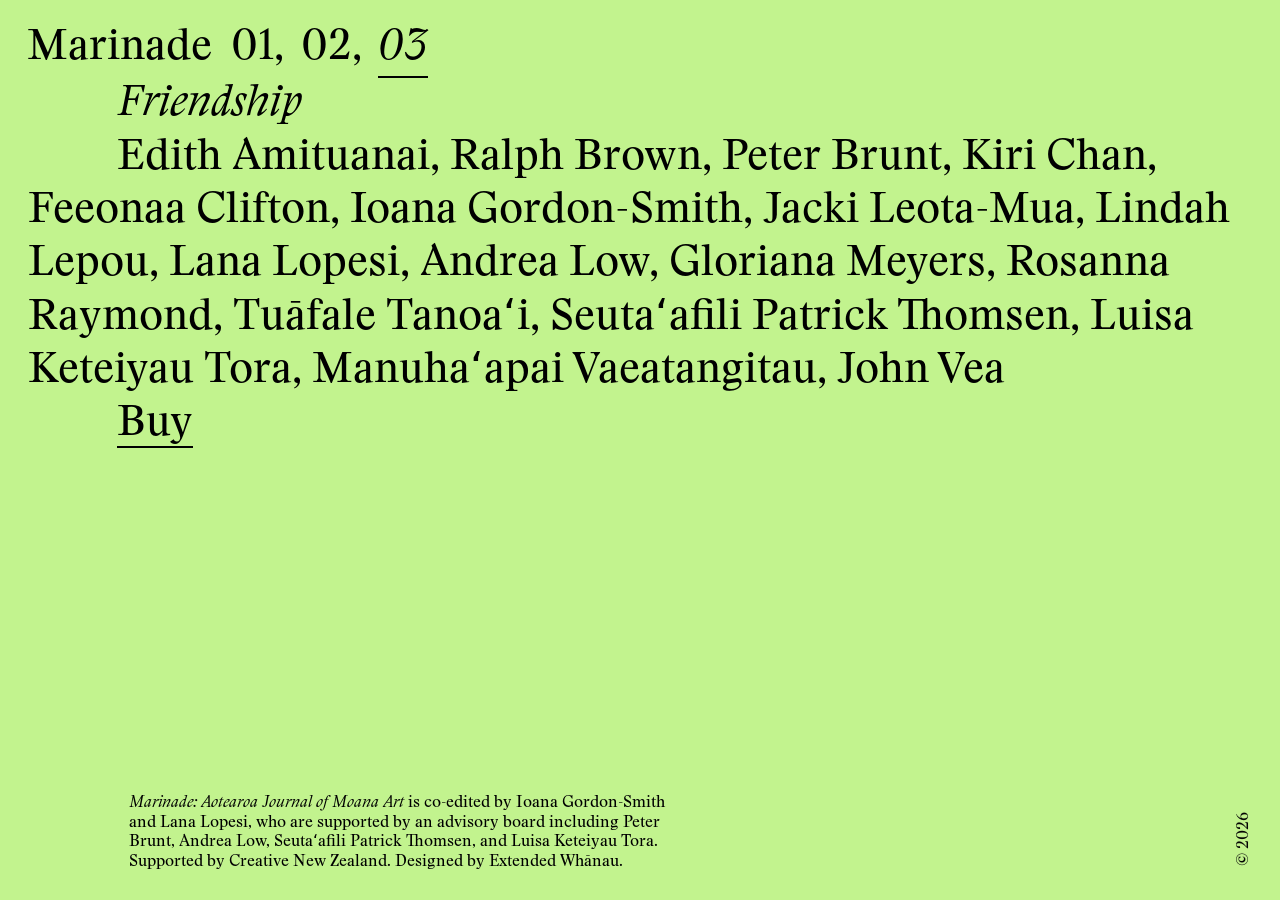
==== commit b625a251: "dd" ====
--- a/index.html
+++ b/index.html
@@ -155,7 +155,7 @@
       <div class="paragraph"><em>Marinade: Aotearoa Journal of Moana Art</em> is co-edited by Ioana Gordon-Smith and Lana Lopesi, who are supported by an advisory board including Peter Brunt, Andrea Low, Seutaʻafili Patrick Thomsen, and Luisa Keteiyau Tora.<br>Supported by Creative New Zealand. Designed by Extended Whānau.<br></div>
     </div>
     <div class="footer-copyright">
-      <div class="paragraph">© <span class="copyright-year">2022</span></div>
+      <div class="paragraph">© <span class="copyright-year">2026</span></div>
     </div>
   </div>
   <script src="js/issues-config.js" type="text/javascript"></script>
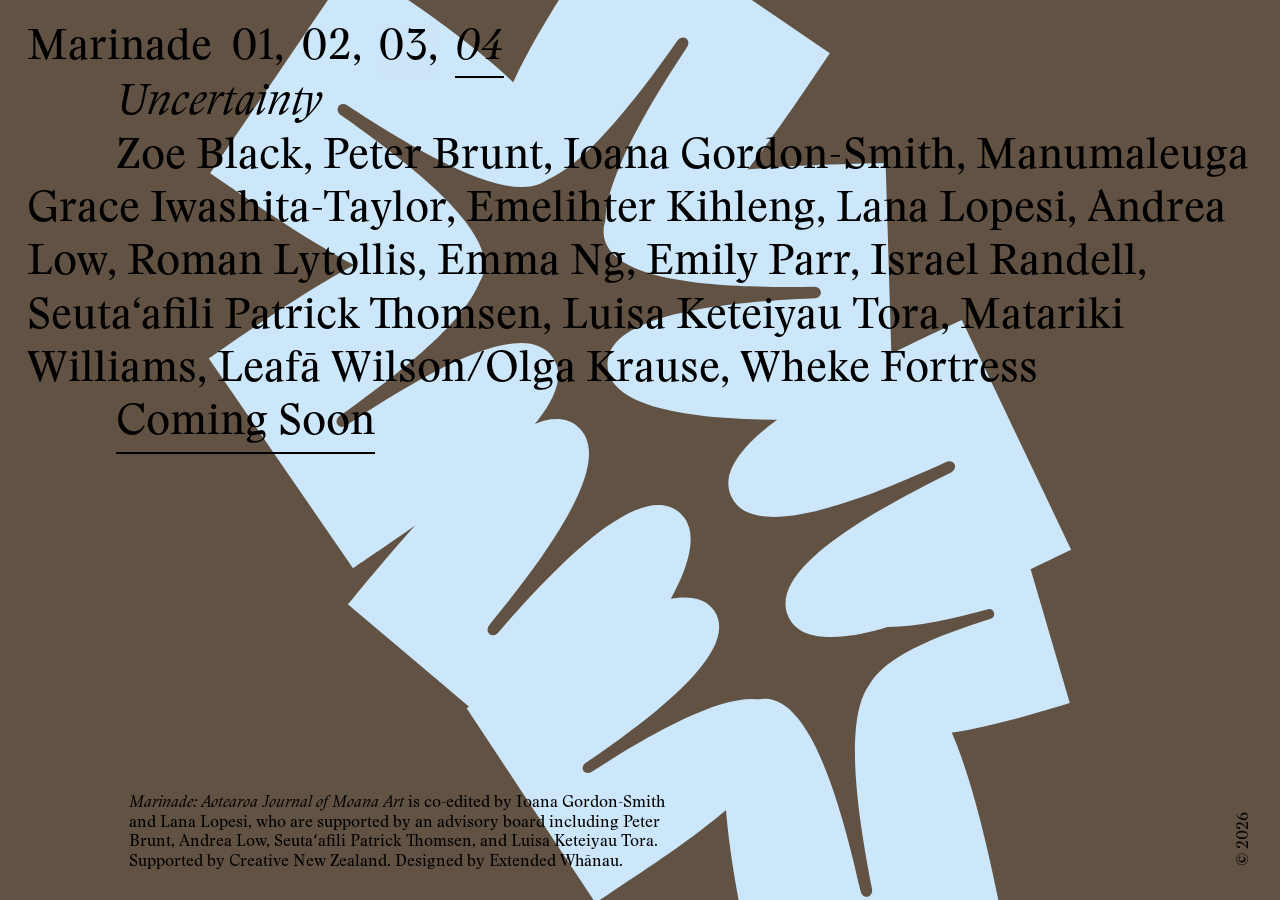
==== commit a1e760fe: "04 upload" ====
--- a/index.html
+++ b/index.html
@@ -40,8 +40,11 @@
       <a href="#" data-w-tab="International" id="tab2" class="tab-link-tab-2-2 tab-link w-inline-block w-tab-link">
         <div class="text-block">02,</div>
       </a>
-      <a href="#" data-w-tab="Friendship" class="tab-link-tab-3 tab-link w-inline-block w-tab-link w--current">
-        <div>03</div>
+      <a href="#" data-w-tab="Friendship" class="tab-link-tab-3 tab-link w-inline-block w-tab-link">
+        <div>03,</div>
+      </a>
+      <a href="#" data-w-tab="Fourth" id="tab4" class="tab-link-tab-4 tab-link w-inline-block w-tab-link w--current">
+        <div class="text-block">04</div>
       </a>
     </div>
     <div class="tabs-content w-tab-content">
@@ -127,7 +130,7 @@
         </div>
         <div class="html-embed-2 w-embed"><canvas></canvas></div>
       </div>
-      <div data-w-tab="Friendship" class="tab-pane-tab w-tab-pane w--tab-active">
+      <div data-w-tab="Friendship" class="tab-pane-tab w-tab-pane">
         <div class="issue-title-div">
           <div class="h1"><em class="italic-text">Friendship</em></div>
         </div>
@@ -148,6 +151,33 @@
           </h1>
         </div>
       </div>
+      <div data-w-tab="Fourth" class="tab-pane w-tab-pane w--tab-active">
+        <div class="issue-cover-div issue-04-cover">
+          <div class="issue-04-letter-stage" aria-hidden="true">
+            <div class="issue-04-letter-anim">
+              <div class="issue-04-letter-tilt">
+                <img class="issue-04-letter-img" src="images/breadfruit.svg" alt="">
+              </div>
+            </div>
+          </div>
+        </div>
+        <div class="issue-title-div">
+          <div class="h1"><em>Uncertainty</em></div>
+        </div>
+        <div class="issue-text-div">
+          <div class="h1">Zoe Black, Peter Brunt, Ioana Gordon-Smith, Manumaleuga Grace Iwashita-Taylor,
+            Emelihter Kihleng, Lana Lopesi, Andrea Low,
+            Roman Lytollis, Emma Ng, Emily Parr,
+            Israel Randell, Seuta‘afili Patrick Thomsen,
+            Luisa Keteiyau Tora, Matariki Williams,
+            Leafā Wilson/Olga Krause, Wheke Fortress</div>
+        </div>
+        <div class="link-div">
+          <a href="https://shop.moanafresh.com/" target="_blank" class="_02 w-inline-block">
+            <div class="h1">Coming Soon</div>
+          </a>
+        </div>
+      </div>
     </div>
   </div>
   <div class="footer">
@@ -161,4 +191,4 @@
   <script src="js/issues-config.js" type="text/javascript"></script>
   <script src="js/marinade-site.js" type="text/javascript"></script>
 </body>
-</html>+</html>
--- a/css/marinade.css
+++ b/css/marinade.css
@@ -2188,6 +2188,8 @@
   --green-yellow: #caff50;
   --steel-blue: #2e87ad;
   --dark-orange: #e08300;
+  /* Issue 04 — default until js/issues-config.js sets `fourth.coverBackground` */
+  --mar-issue-04-cover-bg: #615243;
 }
 
 .footer {
@@ -2668,6 +2670,26 @@
   bottom: 0;
 }
 
+.tab-link-tab-4 {
+  z-index: 100;
+  background-color: #c8c8c805;
+  padding: 0;
+}
+
+.tab-link-tab-4.w--current {
+  z-index: 100;
+  grid-column-gap: 16px;
+  grid-row-gap: 16px;
+  background-color: #0000;
+  grid-template-rows: auto auto;
+  grid-template-columns: 1fr 1fr;
+  grid-auto-columns: 1fr;
+  padding: 0;
+  text-decoration: none;
+  display: inline-block;
+  bottom: 0;
+}
+
 .italic-text-2 {
   font-style: normal;
 }
@@ -2742,6 +2764,11 @@
   }
 
   .tab-link-tab-3.w--current {
+    border-bottom: 2px solid #000;
+    font-style: italic;
+  }
+
+  .tab-link-tab-4.w--current {
     border-bottom: 2px solid #000;
     font-style: italic;
   }
@@ -2967,6 +2994,83 @@
   display: block;
   object-fit: fill;
   pointer-events: none;
+}
+
+/* Issue 04 — breadfruit art: slow orbit + subtle zoom; natural colours; pointer tilt in JS */
+@keyframes mar-issue04-orbitzoom {
+  0% {
+    transform: rotate(0deg) scale(1.74);
+  }
+  50% {
+    transform: rotate(180deg) scale(1.96);
+  }
+  100% {
+    transform: rotate(360deg) scale(1.74);
+  }
+}
+
+.issue-04-cover {
+  background-color: var(--mar-issue-04-cover-bg, #615243);
+  display: flex;
+  align-items: center;
+  justify-content: center;
+}
+
+.issue-04-letter-stage {
+  width: 100%;
+  height: 100%;
+  overflow: hidden;
+  display: flex;
+  align-items: center;
+  justify-content: center;
+  pointer-events: none;
+}
+
+.issue-04-letter-anim {
+  width: 120vmin;
+  height: 120vmin;
+  flex: none;
+  display: flex;
+  align-items: center;
+  justify-content: center;
+  transform-origin: 50% 50%;
+  will-change: transform;
+  animation: mar-issue04-orbitzoom 220s linear infinite;
+}
+
+.issue-04-letter-tilt {
+  width: 100%;
+  height: 100%;
+  display: flex;
+  align-items: center;
+  justify-content: center;
+  transform-style: preserve-3d;
+  will-change: transform;
+}
+
+.issue-04-letter-img {
+  width: 100%;
+  height: 100%;
+  max-width: none;
+  max-height: none;
+  object-fit: contain;
+  display: block;
+  pointer-events: none;
+}
+
+@media (prefers-reduced-motion: reduce) {
+  .issue-04-letter-anim {
+    animation: none;
+    transform: scale(1.81) rotate(0deg);
+  }
+}
+
+@media screen and (max-width: 767px) {
+  .issue-04-letter-anim {
+    width: 125vmin;
+    height: 125vmin;
+    animation-duration: 280s;
+  }
 }
 
 /* Issue 03 — image compare (URLs set from js/issues-config.js) */
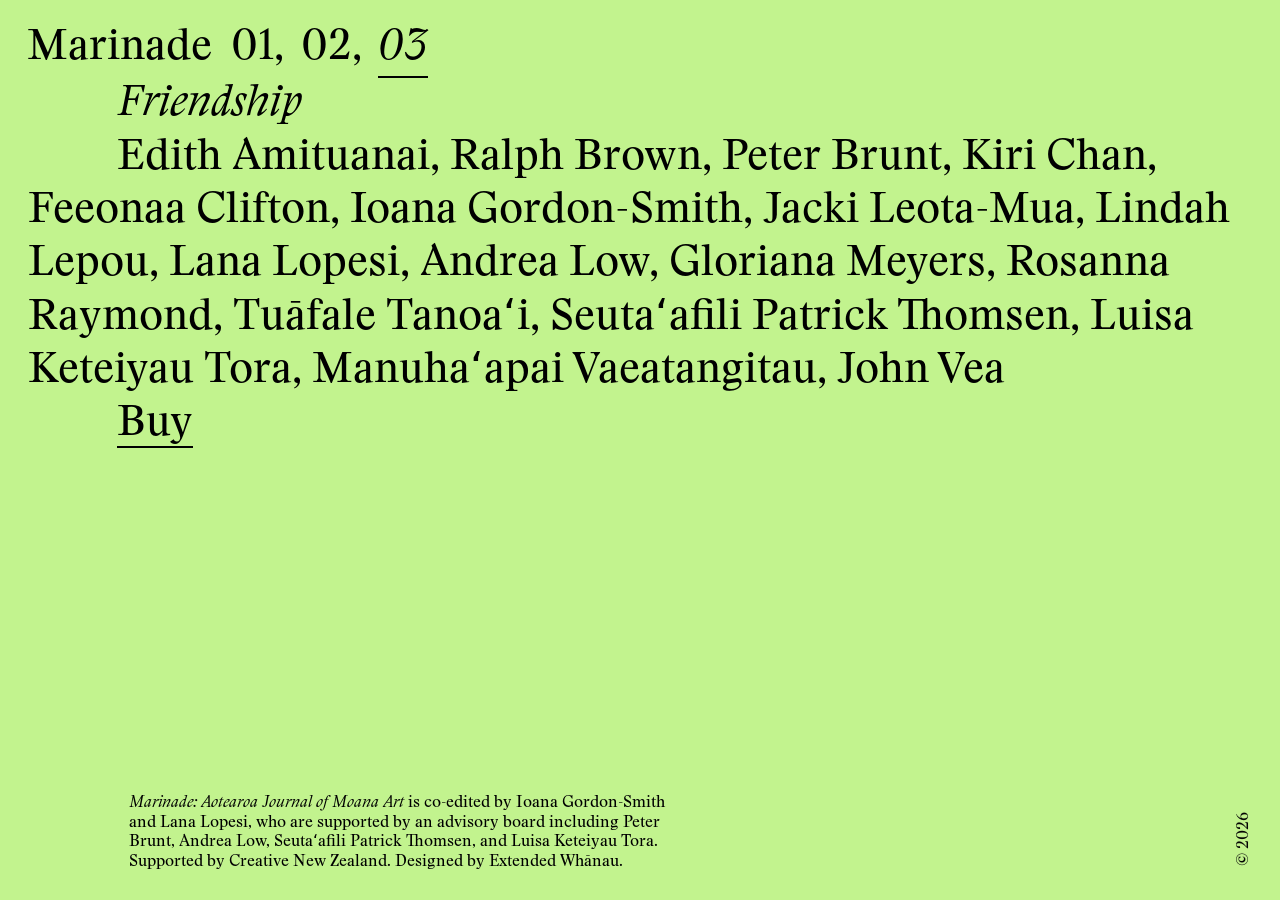
==== commit e78cbf7d: "s" ====
--- a/index.html
+++ b/index.html
@@ -40,11 +40,8 @@
       <a href="#" data-w-tab="International" id="tab2" class="tab-link-tab-2-2 tab-link w-inline-block w-tab-link">
         <div class="text-block">02,</div>
       </a>
-      <a href="#" data-w-tab="Friendship" class="tab-link-tab-3 tab-link w-inline-block w-tab-link">
-        <div>03,</div>
-      </a>
-      <a href="#" data-w-tab="Fourth" id="tab4" class="tab-link-tab-4 tab-link w-inline-block w-tab-link w--current">
-        <div class="text-block">04</div>
+      <a href="#" data-w-tab="Friendship" class="tab-link-tab-3 tab-link w-inline-block w-tab-link w--current">
+        <div>03</div>
       </a>
     </div>
     <div class="tabs-content w-tab-content">
@@ -130,7 +127,7 @@
         </div>
         <div class="html-embed-2 w-embed"><canvas></canvas></div>
       </div>
-      <div data-w-tab="Friendship" class="tab-pane-tab w-tab-pane">
+      <div data-w-tab="Friendship" class="tab-pane-tab w-tab-pane w--tab-active">
         <div class="issue-title-div">
           <div class="h1"><em class="italic-text">Friendship</em></div>
         </div>
@@ -151,33 +148,6 @@
           </h1>
         </div>
       </div>
-      <div data-w-tab="Fourth" class="tab-pane w-tab-pane w--tab-active">
-        <div class="issue-cover-div issue-04-cover">
-          <div class="issue-04-letter-stage" aria-hidden="true">
-            <div class="issue-04-letter-anim">
-              <div class="issue-04-letter-tilt">
-                <img class="issue-04-letter-img" src="images/breadfruit.svg" alt="">
-              </div>
-            </div>
-          </div>
-        </div>
-        <div class="issue-title-div">
-          <div class="h1"><em>Uncertainty</em></div>
-        </div>
-        <div class="issue-text-div">
-          <div class="h1">Zoe Black, Peter Brunt, Ioana Gordon-Smith, Manumaleuga Grace Iwashita-Taylor,
-            Emelihter Kihleng, Lana Lopesi, Andrea Low,
-            Roman Lytollis, Emma Ng, Emily Parr,
-            Israel Randell, Seuta‘afili Patrick Thomsen,
-            Luisa Keteiyau Tora, Matariki Williams,
-            Leafā Wilson/Olga Krause, Wheke Fortress</div>
-        </div>
-        <div class="link-div">
-          <a href="https://shop.moanafresh.com/" target="_blank" class="_02 w-inline-block">
-            <div class="h1">Coming Soon</div>
-          </a>
-        </div>
-      </div>
     </div>
   </div>
   <div class="footer">
@@ -191,4 +161,4 @@
   <script src="js/issues-config.js" type="text/javascript"></script>
   <script src="js/marinade-site.js" type="text/javascript"></script>
 </body>
-</html>
+</html>
--- a/css/marinade.css
+++ b/css/marinade.css
@@ -2188,8 +2188,6 @@
   --green-yellow: #caff50;
   --steel-blue: #2e87ad;
   --dark-orange: #e08300;
-  /* Issue 04 — default until js/issues-config.js sets `fourth.coverBackground` */
-  --mar-issue-04-cover-bg: #615243;
 }
 
 .footer {
@@ -2670,26 +2668,6 @@
   bottom: 0;
 }
 
-.tab-link-tab-4 {
-  z-index: 100;
-  background-color: #c8c8c805;
-  padding: 0;
-}
-
-.tab-link-tab-4.w--current {
-  z-index: 100;
-  grid-column-gap: 16px;
-  grid-row-gap: 16px;
-  background-color: #0000;
-  grid-template-rows: auto auto;
-  grid-template-columns: 1fr 1fr;
-  grid-auto-columns: 1fr;
-  padding: 0;
-  text-decoration: none;
-  display: inline-block;
-  bottom: 0;
-}
-
 .italic-text-2 {
   font-style: normal;
 }
@@ -2764,11 +2742,6 @@
   }
 
   .tab-link-tab-3.w--current {
-    border-bottom: 2px solid #000;
-    font-style: italic;
-  }
-
-  .tab-link-tab-4.w--current {
     border-bottom: 2px solid #000;
     font-style: italic;
   }
@@ -2994,83 +2967,6 @@
   display: block;
   object-fit: fill;
   pointer-events: none;
-}
-
-/* Issue 04 — breadfruit art: slow orbit + subtle zoom; natural colours; pointer tilt in JS */
-@keyframes mar-issue04-orbitzoom {
-  0% {
-    transform: rotate(0deg) scale(1.74);
-  }
-  50% {
-    transform: rotate(180deg) scale(1.96);
-  }
-  100% {
-    transform: rotate(360deg) scale(1.74);
-  }
-}
-
-.issue-04-cover {
-  background-color: var(--mar-issue-04-cover-bg, #615243);
-  display: flex;
-  align-items: center;
-  justify-content: center;
-}
-
-.issue-04-letter-stage {
-  width: 100%;
-  height: 100%;
-  overflow: hidden;
-  display: flex;
-  align-items: center;
-  justify-content: center;
-  pointer-events: none;
-}
-
-.issue-04-letter-anim {
-  width: 120vmin;
-  height: 120vmin;
-  flex: none;
-  display: flex;
-  align-items: center;
-  justify-content: center;
-  transform-origin: 50% 50%;
-  will-change: transform;
-  animation: mar-issue04-orbitzoom 220s linear infinite;
-}
-
-.issue-04-letter-tilt {
-  width: 100%;
-  height: 100%;
-  display: flex;
-  align-items: center;
-  justify-content: center;
-  transform-style: preserve-3d;
-  will-change: transform;
-}
-
-.issue-04-letter-img {
-  width: 100%;
-  height: 100%;
-  max-width: none;
-  max-height: none;
-  object-fit: contain;
-  display: block;
-  pointer-events: none;
-}
-
-@media (prefers-reduced-motion: reduce) {
-  .issue-04-letter-anim {
-    animation: none;
-    transform: scale(1.81) rotate(0deg);
-  }
-}
-
-@media screen and (max-width: 767px) {
-  .issue-04-letter-anim {
-    width: 125vmin;
-    height: 125vmin;
-    animation-duration: 280s;
-  }
 }
 
 /* Issue 03 — image compare (URLs set from js/issues-config.js) */
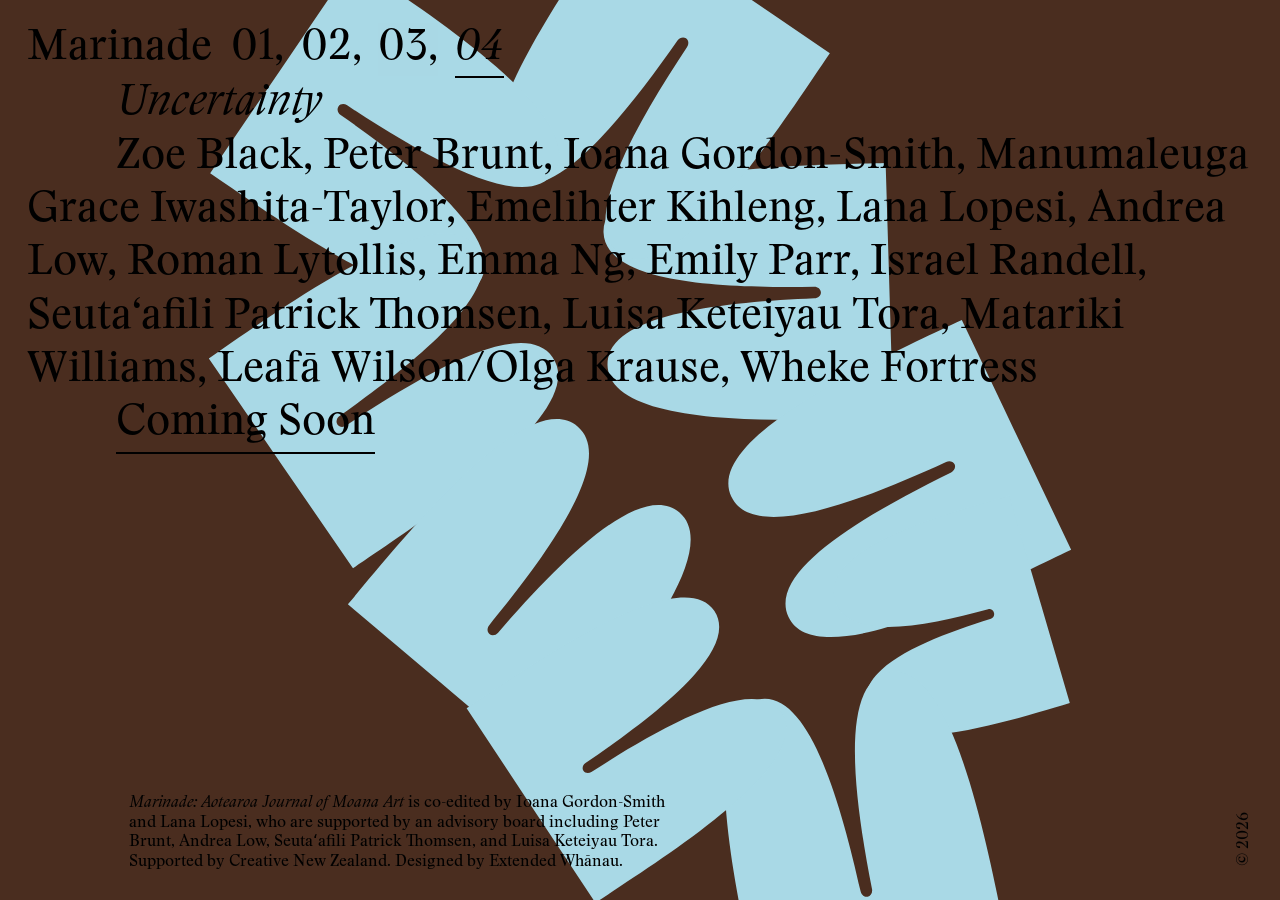
==== commit aa1cc772: "04 issue colour updates" ====
--- a/index.html
+++ b/index.html
@@ -40,8 +40,11 @@
       <a href="#" data-w-tab="International" id="tab2" class="tab-link-tab-2-2 tab-link w-inline-block w-tab-link">
         <div class="text-block">02,</div>
       </a>
-      <a href="#" data-w-tab="Friendship" class="tab-link-tab-3 tab-link w-inline-block w-tab-link w--current">
-        <div>03</div>
+      <a href="#" data-w-tab="Friendship" class="tab-link-tab-3 tab-link w-inline-block w-tab-link">
+        <div>03,</div>
+      </a>
+      <a href="#" data-w-tab="Fourth" id="tab4" class="tab-link-tab-4 tab-link w-inline-block w-tab-link w--current">
+        <div class="text-block">04</div>
       </a>
     </div>
     <div class="tabs-content w-tab-content">
@@ -127,7 +130,7 @@
         </div>
         <div class="html-embed-2 w-embed"><canvas></canvas></div>
       </div>
-      <div data-w-tab="Friendship" class="tab-pane-tab w-tab-pane w--tab-active">
+      <div data-w-tab="Friendship" class="tab-pane-tab w-tab-pane">
         <div class="issue-title-div">
           <div class="h1"><em class="italic-text">Friendship</em></div>
         </div>
@@ -148,6 +151,33 @@
           </h1>
         </div>
       </div>
+      <div data-w-tab="Fourth" class="tab-pane w-tab-pane w--tab-active">
+        <div class="issue-cover-div issue-04-cover">
+          <div class="issue-04-letter-stage" aria-hidden="true">
+            <div class="issue-04-letter-anim">
+              <div class="issue-04-letter-tilt">
+                <img class="issue-04-letter-img" src="images/breadfruit.svg" alt="">
+              </div>
+            </div>
+          </div>
+        </div>
+        <div class="issue-title-div">
+          <div class="h1"><em>Uncertainty</em></div>
+        </div>
+        <div class="issue-text-div">
+          <div class="h1">Zoe Black, Peter Brunt, Ioana Gordon-Smith, Manumaleuga Grace Iwashita-Taylor,
+            Emelihter Kihleng, Lana Lopesi, Andrea Low,
+            Roman Lytollis, Emma Ng, Emily Parr,
+            Israel Randell, Seuta‘afili Patrick Thomsen,
+            Luisa Keteiyau Tora, Matariki Williams,
+            Leafā Wilson/Olga Krause, Wheke Fortress</div>
+        </div>
+        <div class="link-div">
+          <a href="https://shop.moanafresh.com/" target="_blank" class="_02 w-inline-block">
+            <div class="h1">Coming Soon</div>
+          </a>
+        </div>
+      </div>
     </div>
   </div>
   <div class="footer">
@@ -161,4 +191,4 @@
   <script src="js/issues-config.js" type="text/javascript"></script>
   <script src="js/marinade-site.js" type="text/javascript"></script>
 </body>
-</html>+</html>
--- a/css/marinade.css
+++ b/css/marinade.css
@@ -2188,6 +2188,8 @@
   --green-yellow: #caff50;
   --steel-blue: #2e87ad;
   --dark-orange: #e08300;
+  /* Issue 04 — default until js/issues-config.js sets `fourth.coverBackground` */
+  --mar-issue-04-cover-bg: rgb(74, 45, 31);
 }
 
 .footer {
@@ -2668,6 +2670,26 @@
   bottom: 0;
 }
 
+.tab-link-tab-4 {
+  z-index: 100;
+  background-color: #c8c8c805;
+  padding: 0;
+}
+
+.tab-link-tab-4.w--current {
+  z-index: 100;
+  grid-column-gap: 16px;
+  grid-row-gap: 16px;
+  background-color: #0000;
+  grid-template-rows: auto auto;
+  grid-template-columns: 1fr 1fr;
+  grid-auto-columns: 1fr;
+  padding: 0;
+  text-decoration: none;
+  display: inline-block;
+  bottom: 0;
+}
+
 .italic-text-2 {
   font-style: normal;
 }
@@ -2742,6 +2764,11 @@
   }
 
   .tab-link-tab-3.w--current {
+    border-bottom: 2px solid #000;
+    font-style: italic;
+  }
+
+  .tab-link-tab-4.w--current {
     border-bottom: 2px solid #000;
     font-style: italic;
   }
@@ -2969,6 +2996,83 @@
   pointer-events: none;
 }
 
+/* Issue 04 — breadfruit art: slow orbit + subtle zoom; natural colours; pointer tilt in JS */
+@keyframes mar-issue04-orbitzoom {
+  0% {
+    transform: rotate(0deg) scale(1.74);
+  }
+  50% {
+    transform: rotate(180deg) scale(1.96);
+  }
+  100% {
+    transform: rotate(360deg) scale(1.74);
+  }
+}
+
+.issue-04-cover {
+  background-color: var(--mar-issue-04-cover-bg, rgb(74, 45, 31));
+  display: flex;
+  align-items: center;
+  justify-content: center;
+}
+
+.issue-04-letter-stage {
+  width: 100%;
+  height: 100%;
+  overflow: hidden;
+  display: flex;
+  align-items: center;
+  justify-content: center;
+  pointer-events: none;
+}
+
+.issue-04-letter-anim {
+  width: 120vmin;
+  height: 120vmin;
+  flex: none;
+  display: flex;
+  align-items: center;
+  justify-content: center;
+  transform-origin: 50% 50%;
+  will-change: transform;
+  animation: mar-issue04-orbitzoom 220s linear infinite;
+}
+
+.issue-04-letter-tilt {
+  width: 100%;
+  height: 100%;
+  display: flex;
+  align-items: center;
+  justify-content: center;
+  transform-style: preserve-3d;
+  will-change: transform;
+}
+
+.issue-04-letter-img {
+  width: 100%;
+  height: 100%;
+  max-width: none;
+  max-height: none;
+  object-fit: contain;
+  display: block;
+  pointer-events: none;
+}
+
+@media (prefers-reduced-motion: reduce) {
+  .issue-04-letter-anim {
+    animation: none;
+    transform: scale(1.81) rotate(0deg);
+  }
+}
+
+@media screen and (max-width: 767px) {
+  .issue-04-letter-anim {
+    width: 125vmin;
+    height: 125vmin;
+    animation-duration: 280s;
+  }
+}
+
 /* Issue 03 — image compare (URLs set from js/issues-config.js) */
 div#comparison {
   width: 100vw;
@@ -2976,6 +3080,7 @@
   max-width: 100vw;
   max-height: 100vh;
   margin: 0;
+  touch-action: none;
 }
 
 div#comparison figure {
@@ -2985,6 +3090,7 @@
   );
   background-repeat: no-repeat;
   background-size: 100vw 100vh;
+  background-position: 0 0;
   position: relative;
   font-size: 0;
   width: 100%;
@@ -3004,9 +3110,14 @@
   );
   background-repeat: no-repeat;
   background-size: 100vw 100vh;
+  background-position: 0 0;
   position: absolute;
+  left: 0;
+  top: 0;
   width: 50%;
   overflow: hidden;
   bottom: 0;
   height: 100%;
-}
+  transform: translateZ(0);
+  backface-visibility: hidden;
+}
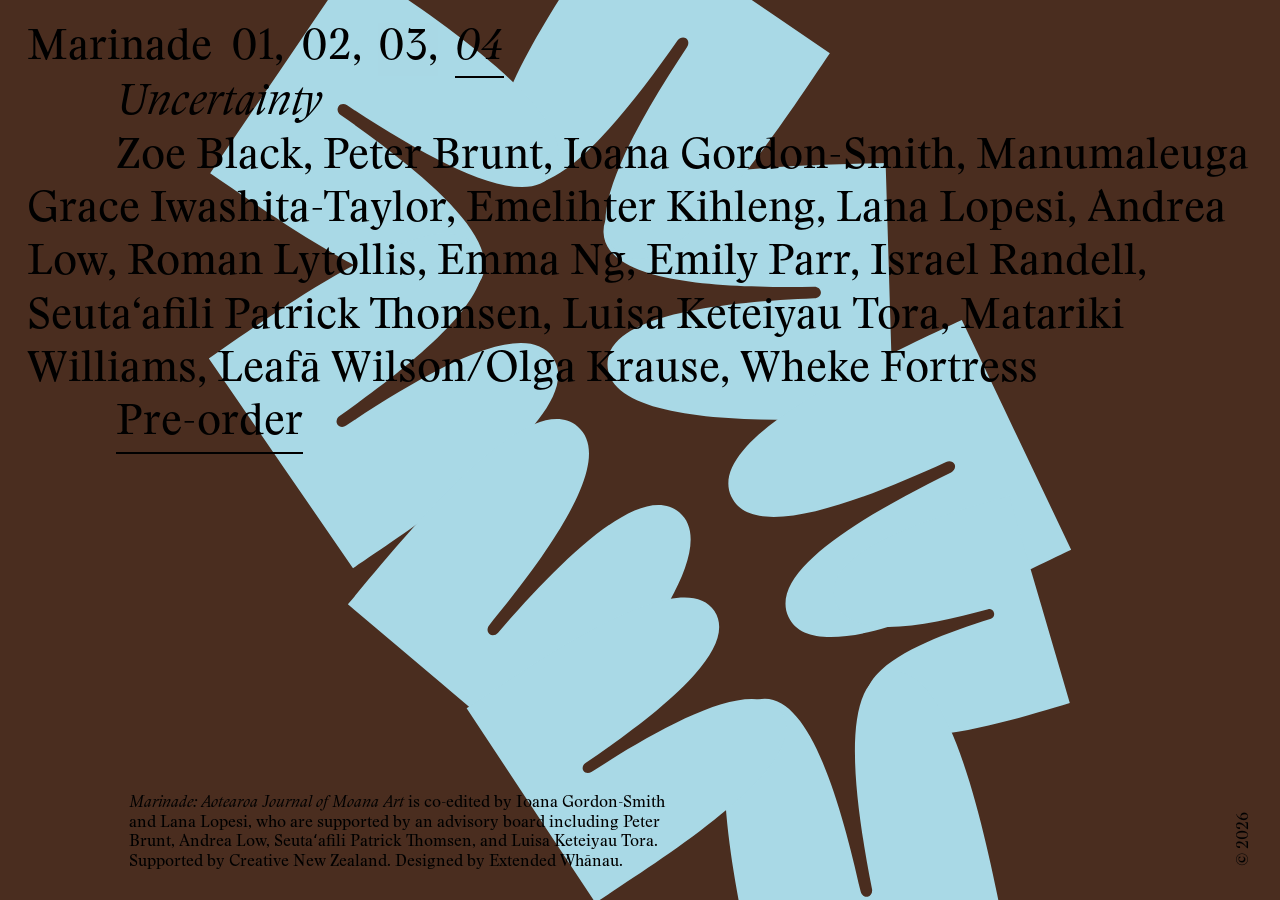
==== commit 2e6adb71: "Rename Issue 04 buy label to Pre-order. Co-authored-by: Cursor <cursoragent@cursor.com>" ====
--- a/index.html
+++ b/index.html
@@ -56,7 +56,7 @@
           <div class="h1">Daniel Michael Satele, Pandora Fulimalo Pereira, Ioana Gordon-Smith, Lagi-Maama Academy &amp; Consultancy, Lana Lopesi, Leone Samu Tui, Luisa Keteiyau Tora, Natasha Matila-Smith, Ngahuia Harrison, Sean Mallon, Stephanie Oberg, Peter Brunt, Raymond Sagapolutele, Talei Tu‘inukuafe, Teresia Teaiwa</div>
         </div>
         <div class="link-div">
-          <a href="https://shop.moanafresh.com/products/marinade-aotearoa-journal-of-moana-art" target="_blank" class="_02 w-inline-block">
+          <a href="mailto:marinadejournal@gmail.com?subject=Hello!%20I%20would%20like%20to%20purchase%20a%20copy%20of%20Marinade." class="_02 w-inline-block">
             <div class="h1">Buy</div>
           </a>
         </div>
@@ -124,7 +124,7 @@
         </div>
         <div class="mobile-bac"><img width="1555" loading="lazy" alt="" src="images/mob.svg" class="image-3"></div>
         <div class="link-div">
-          <a href="https://shop.moanafresh.com/collections/books-1/products/book-marinade-aotearoa-journal-of-moana-art-issue-02" target="_blank" class="_02 w-inline-block">
+          <a href="mailto:marinadejournal@gmail.com?subject=Hello!%20I%20would%20like%20to%20purchase%20a%20copy%20of%20Marinade." class="_02 w-inline-block">
             <div class="h1">Buy</div>
           </a>
         </div>
@@ -147,7 +147,7 @@
         </div>
         <div class="link-div">
           <h1 class="h1">
-            <a href="https://shop.moanafresh.com/products/marinade-aotearoa-journal-of-moana-art-issue-02-copy" class="_02"><em class="_02">Buy</em></a>
+            <a href="mailto:marinadejournal@gmail.com?subject=Hello!%20I%20would%20like%20to%20purchase%20a%20copy%20of%20Marinade." class="_02"><em class="_02">Buy</em></a>
           </h1>
         </div>
       </div>
@@ -173,8 +173,8 @@
             Leafā Wilson/Olga Krause, Wheke Fortress</div>
         </div>
         <div class="link-div">
-          <a href="https://shop.moanafresh.com/" target="_blank" class="_02 w-inline-block">
-            <div class="h1">Coming Soon</div>
+          <a href="mailto:marinadejournal@gmail.com?subject=Hello!%20I%20would%20like%20to%20purchase%20a%20copy%20of%20Marinade." class="_02 w-inline-block">
+            <div class="h1">Pre-order</div>
           </a>
         </div>
       </div>
--- a/css/marinade.css
+++ b/css/marinade.css
@@ -2190,6 +2190,8 @@
   --dark-orange: #e08300;
   /* Issue 04 — default until js/issues-config.js sets `fourth.coverBackground` */
   --mar-issue-04-cover-bg: rgb(74, 45, 31);
+  /* Orbit animation base rotation; JS sets a random value on load */
+  --mar-issue-04-spin-start: 0deg;
 }
 
 .footer {
@@ -2999,13 +3001,13 @@
 /* Issue 04 — breadfruit art: slow orbit + subtle zoom; natural colours; pointer tilt in JS */
 @keyframes mar-issue04-orbitzoom {
   0% {
-    transform: rotate(0deg) scale(1.74);
+    transform: rotate(var(--mar-issue-04-spin-start, 0deg)) scale(1.74);
   }
   50% {
-    transform: rotate(180deg) scale(1.96);
+    transform: rotate(calc(var(--mar-issue-04-spin-start, 0deg) + 180deg)) scale(1.96);
   }
   100% {
-    transform: rotate(360deg) scale(1.74);
+    transform: rotate(calc(var(--mar-issue-04-spin-start, 0deg) + 360deg)) scale(1.74);
   }
 }
 
@@ -3061,7 +3063,7 @@
 @media (prefers-reduced-motion: reduce) {
   .issue-04-letter-anim {
     animation: none;
-    transform: scale(1.81) rotate(0deg);
+    transform: scale(1.81) rotate(var(--mar-issue-04-spin-start, 0deg));
   }
 }
 
